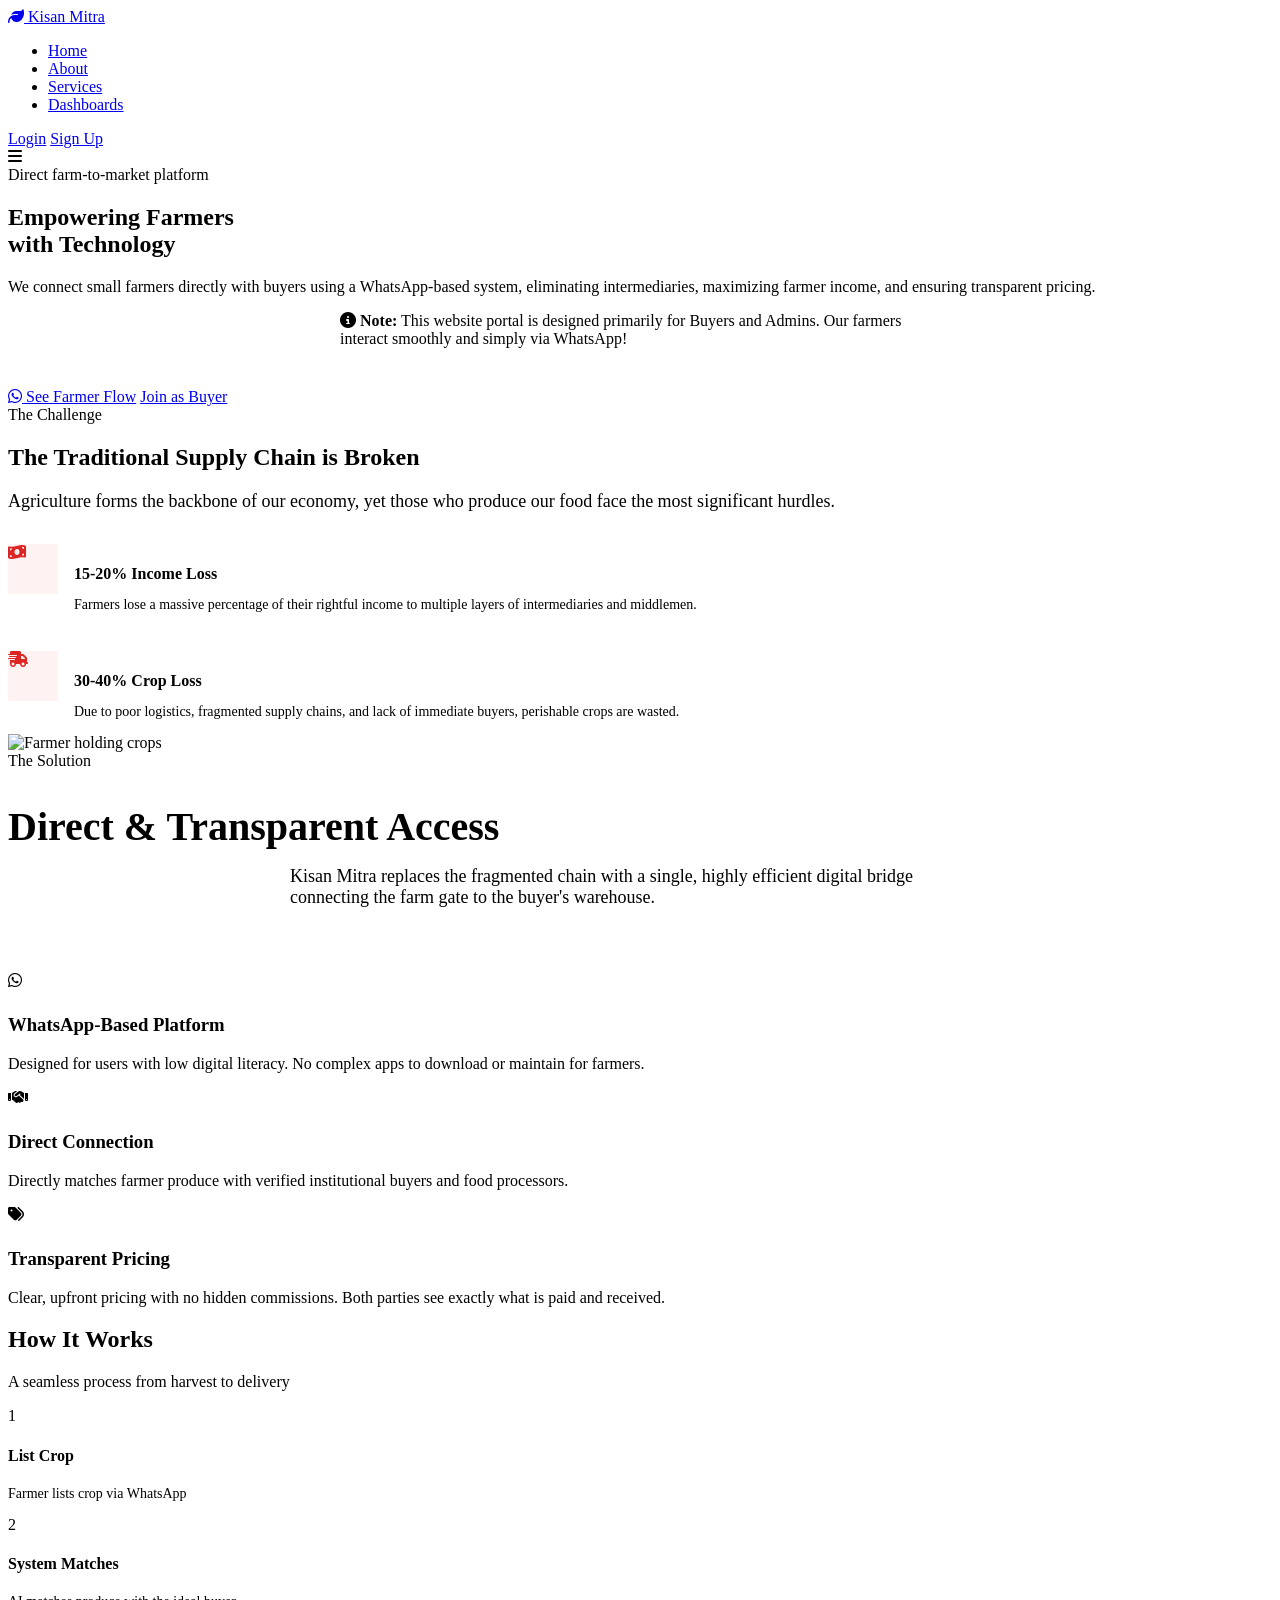
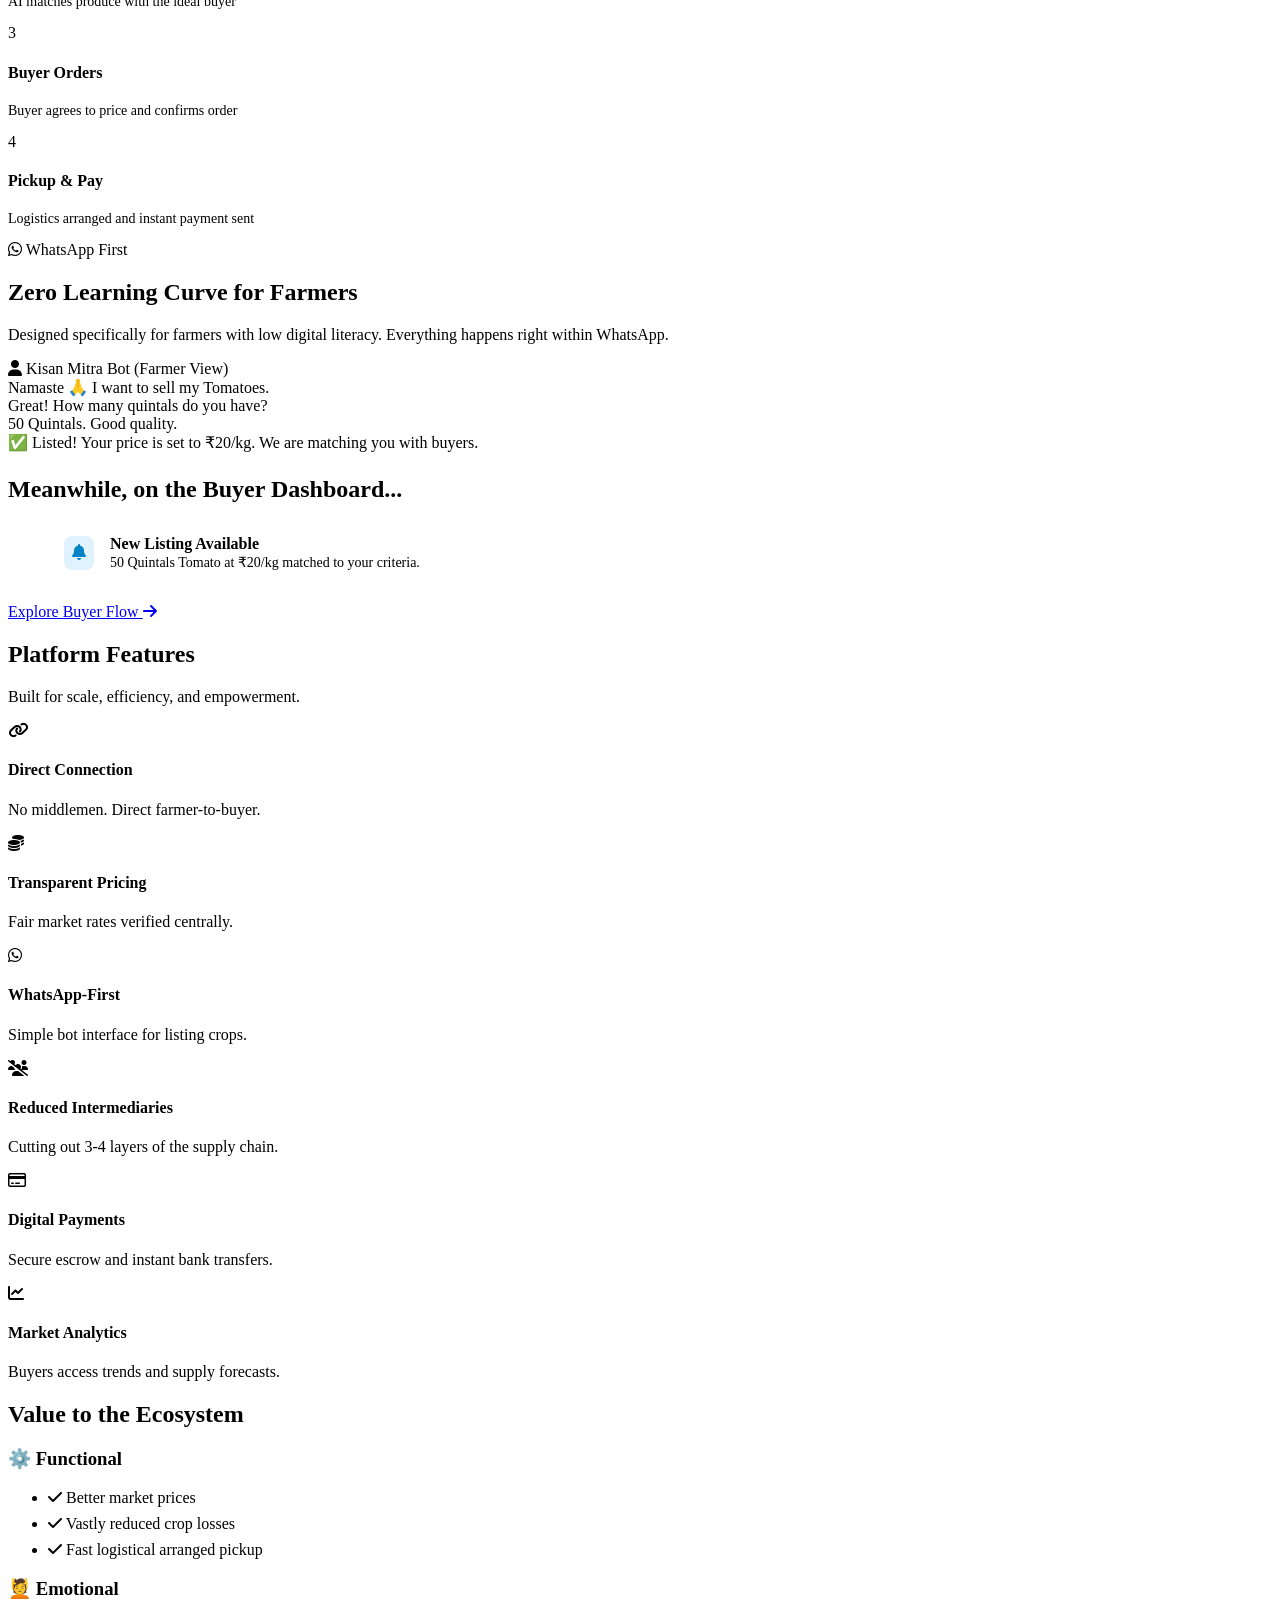
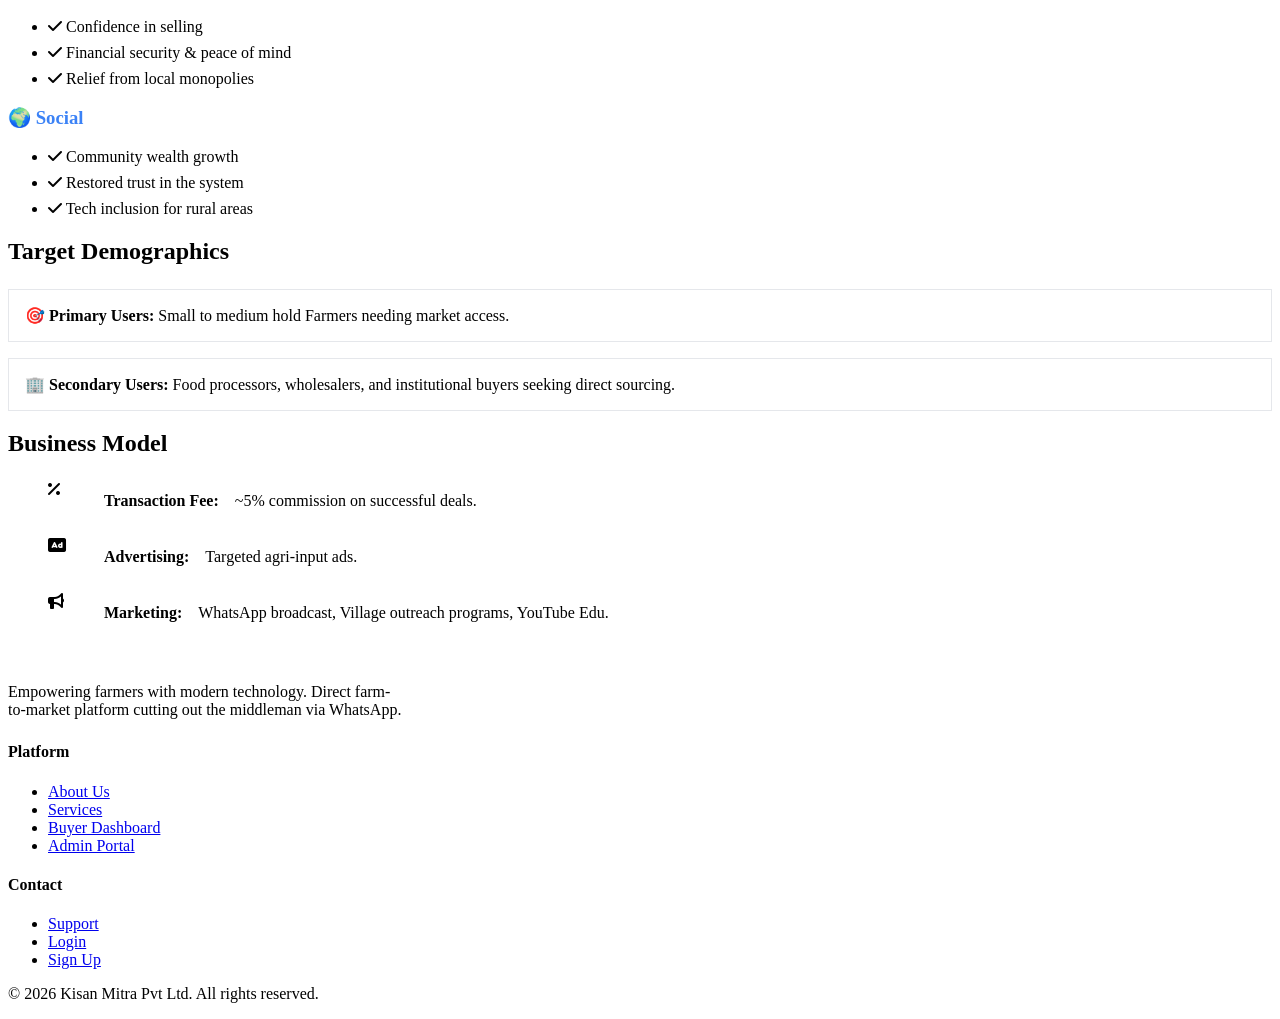
==== index.html @ e93087fe "Add files via upload" ====
<!DOCTYPE html>
<html lang="en">
<head>
    <meta charset="UTF-8">
    <meta name="viewport" content="width=device-width, initial-scale=1.0">
    <title>Kisan Mitra | Empowering Farmers with Technology</title>
    <!-- Fonts -->
    <link href="https://fonts.googleapis.com/css2?family=Inter:wght@300;400;500;600;700;800&display=swap" rel="stylesheet">
    <!-- FontAwesome -->
    <link rel="stylesheet" href="https://cdnjs.cloudflare.com/ajax/libs/font-awesome/6.4.0/css/all.min.css">
    <!-- CSS -->
    <link rel="stylesheet" href="css/style.css">
</head>
<body>

    <!-- Navbar -->
    <nav class="navbar">
        <div class="container">
            <div class="logo">
                <a href="index.html"><i class="fa-solid fa-leaf"></i> Kisan Mitra</a>
            </div>
            <ul class="nav-links">
                <li><a href="index.html" class="active">Home</a></li>
                <li><a href="about.html">About</a></li>
                <li><a href="services.html">Services</a></li>
                <li><a href="buyer-dashboard.html">Dashboards</a></li>
            </ul>
            <div class="nav-actions">
                <a href="login.html" class="btn btn-outline">Login</a>
                <a href="register.html" class="btn btn-primary">Sign Up</a>
            </div>
            <div class="hamburger">
                <i class="fa-solid fa-bars"></i>
            </div>
        </div>
    </nav>

    <!-- 1. Hero Section -->
    <section class="hero fade-up">
        <div class="container">
            <span class="badge badge-primary">Direct farm-to-market platform</span>
            <h1>Empowering Farmers <br><span>with Technology</span></h1>
            <p>We connect small farmers directly with buyers using a WhatsApp-based system, eliminating intermediaries, maximizing farmer income, and ensuring transparent pricing.</p>
            
            <div class="notice-box" style="max-width: 600px; margin: 0 auto 2.5rem; text-align: left;">
                <i class="fa-solid fa-circle-info"></i> <strong>Note:</strong> This website portal is designed primarily for Buyers and Admins. Our farmers interact smoothly and simply via WhatsApp!
            </div>

            <div class="hero-buttons">
                <a href="#whatsapp-flow" class="btn btn-whatsapp btn-large"><i class="fa-brands fa-whatsapp"></i> See Farmer Flow</a>
                <a href="register.html" class="btn btn-primary btn-large">Join as Buyer</a>
            </div>
        </div>
    </section>

    <!-- 2. Problem Section -->
    <section class="section section-light">
        <div class="container">
            <div class="grid-2">
                <div class="fade-up">
                    <span class="badge badge-secondary">The Challenge</span>
                    <h2>The Traditional Supply Chain is Broken</h2>
                    <p style="margin-bottom: 2rem; color: var(--text-muted); font-size: 1.125rem;">Agriculture forms the backbone of our economy, yet those who produce our food face the most significant hurdles.</p>
                    
                    <div style="display: flex; flex-direction: column; gap: 1.5rem;">
                        <div style="display: flex; gap: 1rem; align-items: flex-start;">
                            <div class="card-icon" style="width: 50px; height: 50px; background: #FEF2F2; color: #DC2626; margin: 0;"><i class="fa-solid fa-money-bill-wave"></i></div>
                            <div>
                                <h4 style="margin-bottom: 0.25rem;">15-20% Income Loss</h4>
                                <p style="color: var(--text-muted); font-size: 0.875rem;">Farmers lose a massive percentage of their rightful income to multiple layers of intermediaries and middlemen.</p>
                            </div>
                        </div>
                        <div style="display: flex; gap: 1rem; align-items: flex-start;">
                            <div class="card-icon" style="width: 50px; height: 50px; background: #FEF2F2; color: #DC2626; margin: 0;"><i class="fa-solid fa-truck-fast"></i></div>
                            <div>
                                <h4 style="margin-bottom: 0.25rem;">30-40% Crop Loss</h4>
                                <p style="color: var(--text-muted); font-size: 0.875rem;">Due to poor logistics, fragmented supply chains, and lack of immediate buyers, perishable crops are wasted.</p>
                            </div>
                        </div>
                    </div>
                </div>
                <div class="fade-up">
                    <img src="https://images.unsplash.com/photo-1595841696677-6489ff3f8cd1?ixlib=rb-4.0.3&auto=format&fit=crop&w=800&q=80" alt="Farmer holding crops" style="border-radius: var(--radius-lg); box-shadow: var(--shadow-lg);">
                </div>
            </div>
        </div>
    </section>

    <!-- 3. Solution Section -->
    <section class="section">
        <div class="container text-center fade-up">
            <span class="badge badge-primary">The Solution</span>
            <h2 style="font-size: 2.5rem; margin-bottom: 1rem;">Direct & Transparent Access</h2>
            <p style="color: var(--text-muted); font-size: 1.125rem; max-width: 700px; margin: 0 auto 4rem;">Kisan Mitra replaces the fragmented chain with a single, highly efficient digital bridge connecting the farm gate to the buyer's warehouse.</p>
            
            <div class="grid-3">
                <div class="card fade-up">
                    <div class="card-icon" style="margin: 0 auto 1.5rem;"><i class="fa-brands fa-whatsapp"></i></div>
                    <h3>WhatsApp-Based Platform</h3>
                    <p>Designed for users with low digital literacy. No complex apps to download or maintain for farmers.</p>
                </div>
                <div class="card fade-up">
                    <div class="card-icon" style="margin: 0 auto 1.5rem;"><i class="fa-solid fa-handshake"></i></div>
                    <h3>Direct Connection</h3>
                    <p>Directly matches farmer produce with verified institutional buyers and food processors.</p>
                </div>
                <div class="card fade-up">
                    <div class="card-icon" style="margin: 0 auto 1.5rem;"><i class="fa-solid fa-tags"></i></div>
                    <h3>Transparent Pricing</h3>
                    <p>Clear, upfront pricing with no hidden commissions. Both parties see exactly what is paid and received.</p>
                </div>
            </div>
        </div>
    </section>

    <!-- 4. How It Works Section -->
    <section class="section section-light">
        <div class="container">
            <div class="section-title fade-up">
                <h2>How It Works</h2>
                <p>A seamless process from harvest to delivery</p>
            </div>
            
            <div class="grid-4" style="position: relative;">
                <div class="flow-step fade-up">
                    <div class="flow-icon">1</div>
                    <h4>List Crop</h4>
                    <p style="font-size: 0.875rem; color: var(--text-muted);">Farmer lists crop via WhatsApp</p>
                </div>
                <div class="flow-step fade-up">
                    <div class="flow-icon">2</div>
                    <h4>System Matches</h4>
                    <p style="font-size: 0.875rem; color: var(--text-muted);">AI matches produce with the ideal buyer</p>
                </div>
                <div class="flow-step fade-up">
                    <div class="flow-icon">3</div>
                    <h4>Buyer Orders</h4>
                    <p style="font-size: 0.875rem; color: var(--text-muted);">Buyer agrees to price and confirms order</p>
                </div>
                <div class="flow-step fade-up">
                    <div class="flow-icon">4</div>
                    <h4>Pickup & Pay</h4>
                    <p style="font-size: 0.875rem; color: var(--text-muted);">Logistics arranged and instant payment sent</p>
                </div>
            </div>
        </div>
    </section>

    <!-- 5. WhatsApp Integration (Important) -->
    <section id="whatsapp-flow" class="section">
        <div class="container">
            <div class="section-title fade-up">
                <span class="badge badge-WhatsApp"><i class="fa-brands fa-whatsapp"></i> WhatsApp First</span>
                <h2>Zero Learning Curve for Farmers</h2>
                <p>Designed specifically for farmers with low digital literacy. Everything happens right within WhatsApp.</p>
            </div>

            <div class="grid-2">
                <!-- Farmer View -->
                <div class="whatsapp-terminal fade-up">
                    <div class="whatsapp-header">
                        <i class="fa-solid fa-user"></i> Kisan Mitra Bot (Farmer View)
                    </div>
                    <div class="whatsapp-body">
                        <div class="msg msg-out">Namaste 🙏 I want to sell my Tomatoes.</div>
                        <div class="msg msg-in">Great! How many quintals do you have?</div>
                        <div class="msg msg-out">50 Quintals. Good quality.</div>
                        <div class="msg msg-in">✅ Listed! Your price is set to ₹20/kg. We are matching you with buyers.</div>
                    </div>
                </div>

                <!-- Buyer View Summary -->
                <div class="fade-up">
                    <h3 style="font-size: 1.5rem; margin-bottom: 1rem;">Meanwhile, on the Buyer Dashboard...</h3>
                    <ul style="display: flex; flex-direction: column; gap: 1rem;">
                        <li style="display: flex; gap: 1rem; align-items: center; background: white; padding: 1rem; border-radius: var(--radius-md); box-shadow: var(--shadow-sm);">
                            <div style="background: #E0F2FE; color: #0284C7; padding: 0.5rem; border-radius: 0.5rem;"><i class="fa-solid fa-bell"></i></div>
                            <div>
                                <strong style="display: block;">New Listing Available</strong>
                                <span style="font-size: 0.875rem; color: var(--text-muted);">50 Quintals Tomato at ₹20/kg matched to your criteria.</span>
                            </div>
                        </li>
                    </ul>
                    <a href="buyer-dashboard.html" class="btn btn-outline" style="margin-top: 1.5rem;">Explore Buyer Flow <i class="fa-solid fa-arrow-right"></i></a>
                </div>
            </div>
        </div>
    </section>

    <!-- 6. Key Features -->
    <section class="section section-light">
        <div class="container">
            <div class="section-title fade-up">
                <h2>Platform Features</h2>
                <p>Built for scale, efficiency, and empowerment.</p>
            </div>
            
            <div class="grid-3">
                <div class="card fade-up"><i class="fa-solid fa-link card-icon"></i><h4>Direct Connection</h4><p class="text-muted">No middlemen. Direct farmer-to-buyer.</p></div>
                <div class="card fade-up"><i class="fa-solid fa-coins card-icon"></i><h4>Transparent Pricing</h4><p class="text-muted">Fair market rates verified centrally.</p></div>
                <div class="card fade-up"><i class="fa-brands fa-whatsapp card-icon"></i><h4>WhatsApp-First</h4><p class="text-muted">Simple bot interface for listing crops.</p></div>
                <div class="card fade-up"><i class="fa-solid fa-users-slash card-icon"></i><h4>Reduced Intermediaries</h4><p class="text-muted">Cutting out 3-4 layers of the supply chain.</p></div>
                <div class="card fade-up"><i class="fa-regular fa-credit-card card-icon"></i><h4>Digital Payments</h4><p class="text-muted">Secure escrow and instant bank transfers.</p></div>
                <div class="card fade-up"><i class="fa-solid fa-chart-line card-icon"></i><h4>Market Analytics</h4><p class="text-muted">Buyers access trends and supply forecasts.</p></div>
            </div>
        </div>
    </section>

    <!-- 7. Benefits Section -->
    <section class="section">
        <div class="container">
            <div class="section-title fade-up">
                <h2>Value to the Ecosystem</h2>
            </div>
            
            <div class="grid-3">
                <!-- Functional -->
                <div class="card fade-up">
                    <h3 style="color: var(--primary);">⚙️ Functional</h3>
                    <ul style="margin-top: 1rem; display: flex; flex-direction: column; gap: 0.5rem; color: var(--text-muted);">
                        <li><i class="fa-solid fa-check text-primary"></i> Better market prices</li>
                        <li><i class="fa-solid fa-check text-primary"></i> Vastly reduced crop losses</li>
                        <li><i class="fa-solid fa-check text-primary"></i> Fast logistical arranged pickup</li>
                    </ul>
                </div>
                <!-- Emotional -->
                <div class="card fade-up">
                    <h3 style="color: var(--accent);">💆 Emotional</h3>
                    <ul style="margin-top: 1rem; display: flex; flex-direction: column; gap: 0.5rem; color: var(--text-muted);">
                        <li><i class="fa-solid fa-check text-primary"></i> Confidence in selling</li>
                        <li><i class="fa-solid fa-check text-primary"></i> Financial security & peace of mind</li>
                        <li><i class="fa-solid fa-check text-primary"></i> Relief from local monopolies</li>
                    </ul>
                </div>
                <!-- Social -->
                <div class="card fade-up">
                    <h3 style="color: #3B82F6;">🌍 Social</h3>
                    <ul style="margin-top: 1rem; display: flex; flex-direction: column; gap: 0.5rem; color: var(--text-muted);">
                        <li><i class="fa-solid fa-check text-primary"></i> Community wealth growth</li>
                        <li><i class="fa-solid fa-check text-primary"></i> Restored trust in the system</li>
                        <li><i class="fa-solid fa-check text-primary"></i> Tech inclusion for rural areas</li>
                    </ul>
                </div>
            </div>
        </div>
    </section>

    <!-- 8. Targets & Business (Revenue + Marketing + Target) -->
    <section class="section section-light">
        <div class="container">
            <div class="grid-2">
                <!-- Data config -->
                <div class="fade-up">
                    <h2>Target Demographics</h2>
                    <div style="margin-top: 1.5rem; display: flex; flex-direction: column; gap: 1rem;">
                        <div style="padding: 1rem; border: 1px solid #E5E7EB; border-radius: var(--radius-md);">
                            <strong>🎯 Primary Users:</strong> Small to medium hold Farmers needing market access.
                        </div>
                        <div style="padding: 1rem; border: 1px solid #E5E7EB; border-radius: var(--radius-md);">
                            <strong>🏢 Secondary Users:</strong> Food processors, wholesalers, and institutional buyers seeking direct sourcing.
                        </div>
                    </div>
                </div>
                
                <div class="fade-up">
                    <h2>Business Model</h2>
                    <ul style="margin-top: 1.5rem; display: flex; flex-direction: column; gap: 1rem;">
                        <li style="display: flex; gap: 1rem; align-items: center;"><div class="card-icon" style="margin:0; width:40px;height:40px;font-size:1rem;"><i class="fa-solid fa-percent"></i></div> <strong>Transaction Fee:</strong> ~5% commission on successful deals.</li>
                        <li style="display: flex; gap: 1rem; align-items: center;"><div class="card-icon" style="margin:0; width:40px;height:40px;font-size:1rem;"><i class="fa-solid fa-rectangle-ad"></i></div> <strong>Advertising:</strong> Targeted agri-input ads.</li>
                        <li style="display: flex; gap: 1rem; align-items: center;"><div class="card-icon" style="margin:0; width:40px;height:40px;font-size:1rem;"><i class="fa-solid fa-bullhorn"></i></div> <strong>Marketing:</strong> WhatsApp broadcast, Village outreach programs, YouTube Edu.</li>
                    </ul>
                </div>
            </div>
        </div>
    </section>


    <!-- Footer -->
    <footer>
        <div class="container">
            <div class="grid-4 footer-grid">
                <div class="footer-col" style="grid-column: span 2;">
                    <div class="logo" style="margin-bottom: 1rem;"><a href="index.html" style="color: white;"><i class="fa-solid fa-leaf text-primary"></i> Kisan Mitra</a></div>
                    <p style="color: var(--text-light); max-width: 400px; margin-bottom: 1.5rem;">Empowering farmers with modern technology. Direct farm-to-market platform cutting out the middleman via WhatsApp.</p>
                </div>
                <div class="footer-col">
                    <h4 class="footer-title">Platform</h4>
                    <ul>
                        <li><a href="about.html">About Us</a></li>
                        <li><a href="services.html">Services</a></li>
                        <li><a href="buyer-dashboard.html">Buyer Dashboard</a></li>
                        <li><a href="admin-dashboard.html">Admin Portal</a></li>
                    </ul>
                </div>
                <div class="footer-col">
                    <h4 class="footer-title">Contact</h4>
                    <ul>
                        <li><a href="contact.html">Support</a></li>
                        <li><a href="login.html">Login</a></li>
                        <li><a href="register.html">Sign Up</a></li>
                    </ul>
                </div>
            </div>
            <div class="footer-bottom">
                <p>&copy; 2026 Kisan Mitra Pvt Ltd. All rights reserved.</p>
            </div>
        </div>
    </footer>

    <!-- Script -->
    <script src="js/script.js"></script>
</body>
</html>
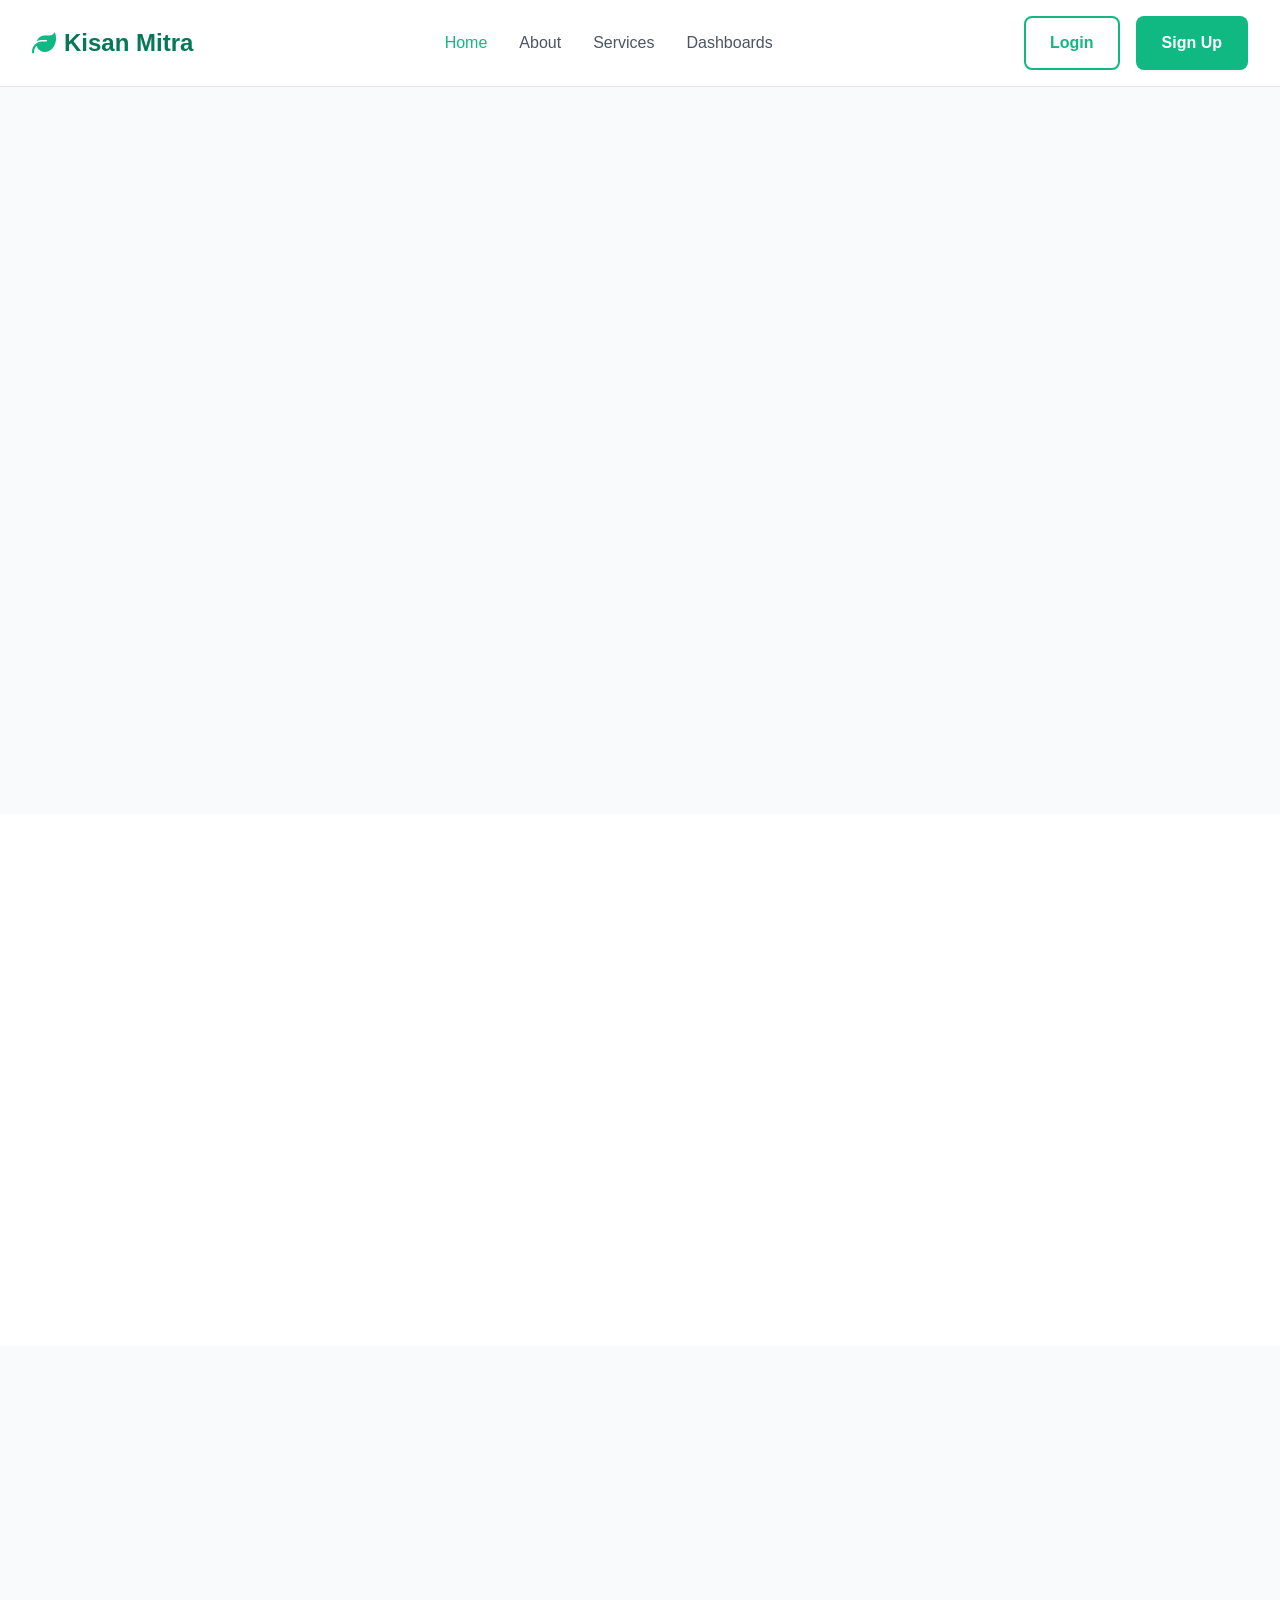
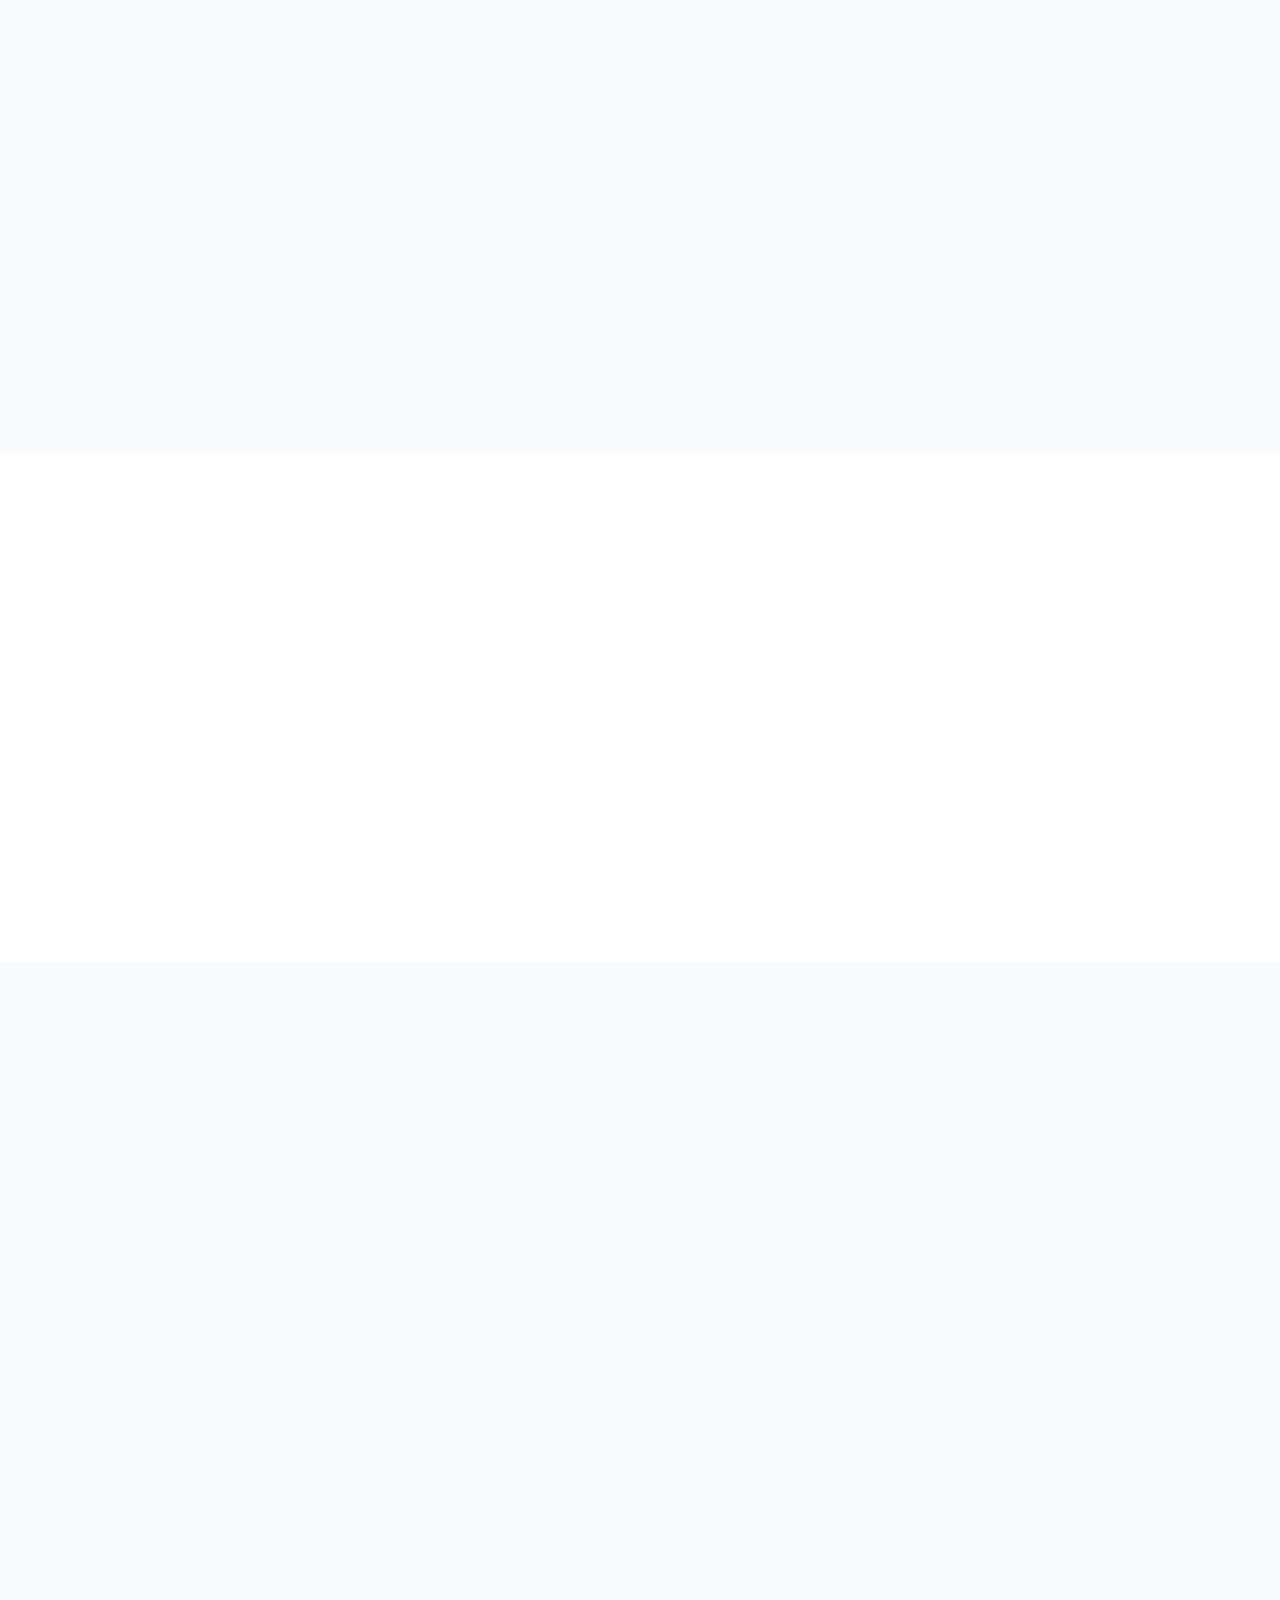
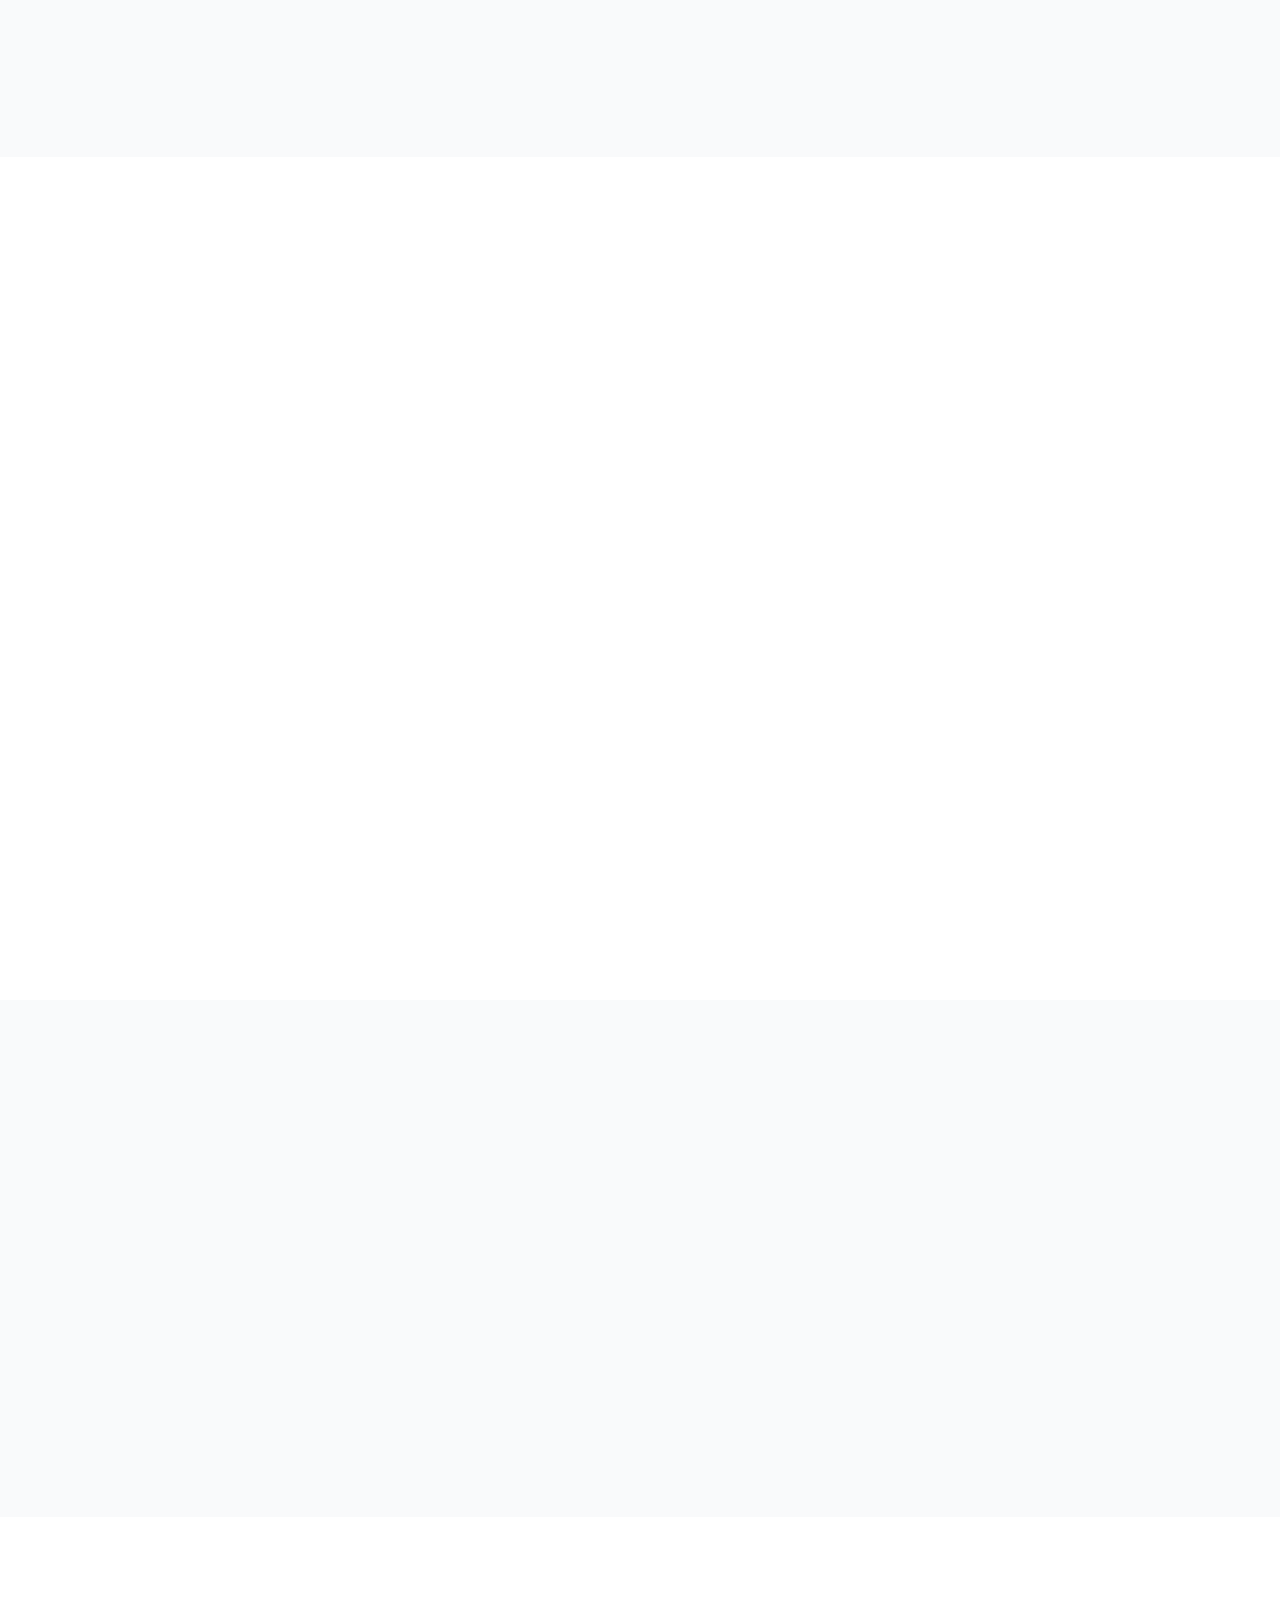
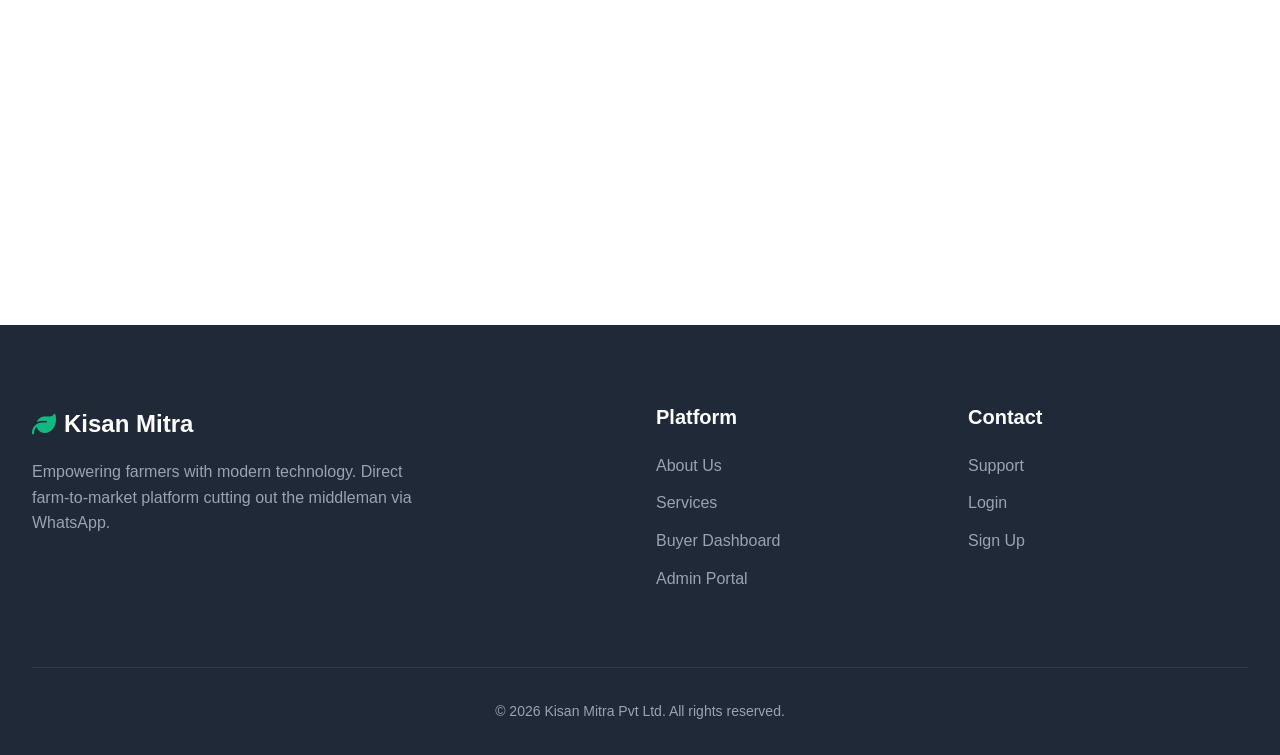
==== commit 4ff6d8f2: "Update index.html" ====
--- a/index.html
+++ b/index.html
@@ -9,7 +9,7 @@
     <!-- FontAwesome -->
     <link rel="stylesheet" href="https://cdnjs.cloudflare.com/ajax/libs/font-awesome/6.4.0/css/all.min.css">
     <!-- CSS -->
-    <link rel="stylesheet" href="css/style.css">
+    <link rel="stylesheet" href="style.css">
 </head>
 <body>
 
--- a/style.css
+++ b/style.css
@@ -0,0 +1,182 @@
+@import url('https://fonts.googleapis.com/css2?family=Inter:wght@300;400;500;600;700;800&display=swap');
+
+:root {
+    --primary: #10B981; /* Emerald green - modern SaaS typical */
+    --primary-dark: #047857;
+    --primary-light: #D1FAE5;
+    --secondary: #1F2937; /* Dark grayish blue */
+    --accent: #F59E0B; /* Warning/action orange */
+    --whatsapp: #25D366; /* WhatsApp green */
+    
+    --text-dark: #111827;
+    --text-muted: #4B5563;
+    --text-light: #9CA3AF;
+    
+    --bg-main: #F9FAFB;
+    --bg-white: #FFFFFF;
+    
+    --shadow-sm: 0 1px 2px 0 rgba(0, 0, 0, 0.05);
+    --shadow-md: 0 4px 6px -1px rgba(0, 0, 0, 0.1), 0 2px 4px -1px rgba(0, 0, 0, 0.06);
+    --shadow-lg: 0 10px 15px -3px rgba(0, 0, 0, 0.1), 0 4px 6px -2px rgba(0, 0, 0, 0.05);
+    
+    --radius-md: 0.5rem;
+    --radius-lg: 1rem;
+    --radius-xl: 1.5rem;
+    
+    --transition: all 0.3s cubic-bezier(0.4, 0, 0.2, 1);
+}
+
+* { margin: 0; padding: 0; box-sizing: border-box; }
+body { font-family: 'Inter', sans-serif; color: var(--text-dark); background-color: var(--bg-main); line-height: 1.6; font-size: 16px; overflow-x: hidden; }
+h1, h2, h3, h4, h5, h6 { color: var(--secondary); font-weight: 700; line-height: 1.2; margin-bottom: 1rem; }
+a { text-decoration: none; color: inherit; transition: var(--transition); }
+img { max-width: 100%; height: auto; display: block; }
+ul { list-style: none; }
+
+.container { max-width: 1280px; margin: 0 auto; padding: 0 2rem; }
+.text-center { text-align: center; }
+
+/* Buttons */
+.btn { display: inline-flex; align-items: center; justify-content: center; gap: 0.5rem; padding: 0.75rem 1.5rem; border-radius: var(--radius-md); font-weight: 600; cursor: pointer; transition: var(--transition); border: 2px solid transparent; }
+.btn-primary { background-color: var(--primary); color: var(--bg-white); box-shadow: var(--shadow-sm); }
+.btn-primary:hover { background-color: var(--primary-dark); box-shadow: var(--shadow-md); transform: translateY(-1px); }
+.btn-outline { background-color: transparent; border-color: var(--primary); color: var(--primary); }
+.btn-outline:hover { background-color: var(--primary-light); }
+.btn-whatsapp { background-color: var(--whatsapp); color: var(--bg-white); }
+.btn-whatsapp:hover { background-color: #1DA851; transform: translateY(-1px); box-shadow: var(--shadow-sm); }
+.btn-large { padding: 1rem 2rem; font-size: 1.125rem; }
+
+/* Navigation */
+.navbar { background: rgba(255, 255, 255, 0.95); backdrop-filter: blur(10px); position: sticky; top: 0; z-index: 1000; border-bottom: 1px solid #E5E7EB; padding: 1rem 0; transition: var(--transition); }
+.navbar .container { display: flex; justify-content: space-between; align-items: center; }
+.logo a { font-size: 1.5rem; font-weight: 800; color: var(--primary-dark); display: flex; align-items: center; gap: 0.5rem; }
+.logo i { color: var(--primary); }
+.nav-links { display: flex; gap: 2rem; }
+.nav-links a { font-weight: 500; color: var(--text-muted); }
+.nav-links a:hover, .nav-links a.active { color: var(--primary); }
+.nav-actions { display: flex; gap: 1rem; align-items: center; }
+.hamburger { display: none; font-size: 1.5rem; cursor: pointer; color: var(--secondary); }
+
+/* Layout Elements */
+.section { padding: 6rem 0; }
+.section-light { background-color: var(--bg-white); }
+.section-title { text-align: center; margin-bottom: 4rem; }
+.section-title h2 { font-size: 2.5rem; margin-bottom: 1rem; }
+.section-title p { color: var(--text-muted); font-size: 1.125rem; max-width: 600px; margin: 0 auto; }
+
+/* Grid Utilities */
+.grid-2 { display: grid; grid-template-columns: repeat(2, 1fr); gap: 4rem; align-items: center; }
+.grid-3 { display: grid; grid-template-columns: repeat(3, 1fr); gap: 2.5rem; }
+.grid-4 { display: grid; grid-template-columns: repeat(4, 1fr); gap: 2rem; }
+
+/* Badges & Tags */
+.badge { display: inline-block; padding: 0.25rem 0.75rem; border-radius: 999px; font-size: 0.875rem; font-weight: 600; margin-bottom: 1rem; }
+.badge-primary { background-color: var(--primary-light); color: var(--primary-dark); }
+.badge-secondary { background-color: #FEF3C7; color: #92400E; }
+.badge-WhatsApp { background-color: #DCF8C6; color: #128C7E; }
+
+/* Hero Section */
+.hero { padding: 8rem 0 6rem; background: linear-gradient(180deg, var(--primary-light) 0%, rgba(255,255,255,0) 100%); text-align: center; }
+.hero h1 { font-size: 4rem; font-weight: 800; color: var(--secondary); margin-bottom: 1.5rem; letter-spacing: -0.025em; line-height: 1.1; }
+.hero h1 span { color: var(--primary); }
+.hero p { font-size: 1.25rem; color: var(--text-muted); max-width: 800px; margin: 0 auto 2.5rem; }
+.hero-buttons { display: flex; justify-content: center; gap: 1.5rem; }
+
+/* Specialized Containers */
+.flow-container { background: var(--bg-white); border-radius: var(--radius-lg); padding: 3rem; box-shadow: var(--shadow-lg); border: 1px solid #E5E7EB; }
+.flow-step { display: flex; flex-direction: column; align-items: center; text-align: center; position: relative; }
+.flow-icon { width: 80px; height: 80px; background: var(--primary-light); color: var(--primary-dark); border-radius: 50%; display: flex; align-items: center; justify-content: center; font-size: 2rem; margin-bottom: 1.5rem; font-weight: 800; border: 4px solid var(--bg-white); box-shadow: var(--shadow-sm); z-index: 2; }
+.flow-step-line { position: absolute; top: 40px; left: 50%; width: 100%; height: 2px; background: #E5E7EB; z-index: 1; }
+.flow-step:last-child .flow-step-line { display: none; }
+
+/* WhatsApp Integration Flow */
+.whatsapp-terminal { background: #E5E5E5; border-radius: var(--radius-lg); overflow: hidden; box-shadow: var(--shadow-lg); font-family: -apple-system, BlinkMacSystemFont, "Segoe UI", Roboto, Helvetica, Arial, sans-serif; }
+.whatsapp-header { background: #075E54; padding: 1rem; color: white; display: flex; align-items: center; gap: 1rem; font-weight: 600; }
+.whatsapp-body { background: #E5DDD5; padding: 1.5rem; min-height: 300px; display: flex; flex-direction: column; gap: 1rem; }
+.msg { padding: 0.75rem 1rem; border-radius: 0.5rem; max-width: 80%; font-size: 0.95rem; }
+.msg-in { background: white; align-self: flex-start; border-top-left-radius: 0; }
+.msg-out { background: #DCF8C6; align-self: flex-end; border-top-right-radius: 0; }
+
+/* Cards */
+.card { background: var(--bg-white); border-radius: var(--radius-lg); padding: 2.5rem 2rem; box-shadow: var(--shadow-md); transition: var(--transition); border: 1px solid #F3F4F6; }
+.card:hover { transform: translateY(-5px); box-shadow: var(--shadow-lg); border-color: var(--primary-light); }
+.card-icon { width: 60px; height: 60px; background: var(--primary-light); color: var(--primary-dark); border-radius: 1rem; display: flex; align-items: center; justify-content: center; font-size: 1.5rem; margin-bottom: 1.5rem; }
+
+/* Dashboard UI Layout */
+.dashboard-layout { display: flex; min-height: 100vh; background: var(--bg-main); flex-direction: row; }
+.sidebar { width: 280px; background: var(--bg-white); border-right: 1px solid #E5E7EB; position: fixed; height: 100vh; padding: 2rem 1.5rem; overflow-y: auto; }
+.sidebar-logo { padding-bottom: 2rem; border-bottom: 1px solid #E5E7EB; margin-bottom: 2rem; }
+.sidebar-menu li { margin-bottom: 0.5rem; }
+.sidebar-menu a { display: flex; align-items: center; gap: 1rem; padding: 0.75rem 1rem; border-radius: var(--radius-md); color: var(--text-muted); font-weight: 500; }
+.sidebar-menu a:hover, .sidebar-menu a.active { background: var(--primary-light); color: var(--primary-dark); }
+.main-content { margin-left: 280px; flex: 1; padding: 2rem 3rem; }
+.dashboard-header { display: flex; justify-content: space-between; align-items: center; margin-bottom: 2rem; background: var(--bg-white); padding: 1.5rem 2rem; border-radius: var(--radius-lg); box-shadow: var(--shadow-sm); }
+.stat-cards { display: grid; grid-template-columns: repeat(4, 1fr); gap: 1.5rem; margin-bottom: 2rem; }
+.stat-card { background: var(--bg-white); padding: 1.5rem; border-radius: var(--radius-lg); box-shadow: var(--shadow-sm); border: 1px solid #F3F4F6; }
+.stat-title { color: var(--text-muted); font-size: 0.875rem; margin-bottom: 0.5rem; font-weight: 600; text-transform: uppercase; letter-spacing: 0.05em; }
+.stat-value { font-size: 2rem; font-weight: 700; color: var(--secondary); margin-bottom: 0.5rem; }
+.stat-change { font-size: 0.875rem; color: var(--primary); display: flex; align-items: center; gap: 0.25rem; font-weight: 500; }
+
+.table-container { background: var(--bg-white); border-radius: var(--radius-lg); box-shadow: var(--shadow-sm); overflow: hidden; border: 1px solid #E5E7EB; margin-bottom: 2rem; }
+.table-header { padding: 1.5rem; border-bottom: 1px solid #E5E7EB; display: flex; justify-content: space-between; align-items: center; }
+table { width: 100%; border-collapse: collapse; }
+th, td { padding: 1.25rem 1.5rem; text-align: left; border-bottom: 1px solid #E5E7EB; }
+th { background: #F9FAFB; font-weight: 600; color: var(--text-muted); text-transform: uppercase; font-size: 0.75rem; letter-spacing: 0.05em; }
+tr:hover td { background: #F9FAFB; }
+.status-pill { padding: 0.25rem 0.75rem; border-radius: 999px; font-size: 0.875rem; font-weight: 500; }
+.status-success { background: #D1FAE5; color: #065F46; }
+.status-pending { background: #FEF3C7; color: #92400E; }
+
+/* Filter Bar */
+.filter-bar { display: flex; gap: 1rem; padding: 1rem 1.5rem; background: var(--bg-white); border-bottom: 1px solid #E5E7EB; }
+.filter-input { padding: 0.5rem 1rem; border: 1px solid #D1D5DB; border-radius: var(--radius-md); font-family: inherit; }
+
+/* Footer */
+footer { background: var(--secondary); color: white; padding: 5rem 0 2rem; }
+.footer-grid { margin-bottom: 4rem; }
+.footer-title { color: white; font-weight: 700; margin-bottom: 1.5rem; font-size: 1.25rem; }
+.footer-col ul li { margin-bottom: 0.75rem; }
+.footer-col ul li a { color: var(--text-light); }
+.footer-col ul li a:hover { color: white; }
+.footer-bottom { border-top: 1px solid rgba(255,255,255,0.1); padding-top: 2rem; text-align: center; color: var(--text-light); font-size: 0.875rem; }
+
+/* Forms */
+.form-container { background: var(--bg-white); padding: 3rem; border-radius: var(--radius-lg); box-shadow: var(--shadow-lg); width: 100%; max-width: 480px; margin: 0 auto; border: 1px solid #F3F4F6; }
+.form-group { margin-bottom: 1.5rem; }
+.form-group label { display: block; margin-bottom: 0.5rem; font-weight: 500; color: var(--secondary); }
+.form-group input, .form-group textarea { width: 100%; padding: 0.875rem; border: 1px solid #D1D5DB; border-radius: var(--radius-md); font-family: inherit; transition: var(--transition); background: #F9FAFB; }
+.form-group input:focus, .form-group textarea:focus { outline: none; border-color: var(--primary); box-shadow: 0 0 0 3px var(--primary-light); background: white; }
+
+/* Notice Box */
+.notice-box { background: var(--primary-light); border-left: 4px solid var(--primary); padding: 1rem 1.5rem; border-radius: 0 var(--radius-md) var(--radius-md) 0; margin: 2rem 0; font-weight: 500; color: var(--primary-dark); }
+
+/* Animations */
+.fade-up { opacity: 0; transform: translateY(30px); transition: opacity 0.8s cubic-bezier(0.4, 0, 0.2, 1), transform 0.8s cubic-bezier(0.4, 0, 0.2, 1); }
+.fade-up.visible { opacity: 1; transform: translateY(0); }
+
+/* Mobile Menu Class */
+.nav-active { display: flex !important; flex-direction: column; position: absolute; top: 100%; left: 0; width: 100%; background: var(--bg-white); padding: 2rem; box-shadow: var(--shadow-md); border-top: 1px solid #E5E7EB; }
+
+/* Responsiveness */
+@media (max-width: 1024px) {
+    .grid-4 { grid-template-columns: repeat(2, 1fr); }
+    .grid-3 { grid-template-columns: repeat(2, 1fr); }
+    .hero h1 { font-size: 3rem; }
+    .stat-cards { grid-template-columns: repeat(2, 1fr); }
+}
+
+@media (max-width: 768px) {
+    .grid-2, .grid-3, .grid-4 { grid-template-columns: 1fr; }
+    .navbar .nav-links, .navbar .nav-actions { display: none; }
+    .hamburger { display: block; }
+    .hero { padding: 6rem 0 4rem; }
+    .hero h1 { font-size: 2.5rem; }
+    .flow-step-line { display: none; }
+    .flow-step { margin-bottom: 2rem; }
+    
+    /* Dashboard logic */
+    .dashboard-layout { flex-direction: column; }
+    .sidebar { width: 100%; height: auto; position: relative; border-right: none; border-bottom: 1px solid #E5E7EB; padding: 1rem; }
+    .main-content { margin-left: 0; padding: 1rem; }
+    .stat-cards { grid-template-columns: 1fr; }
+}
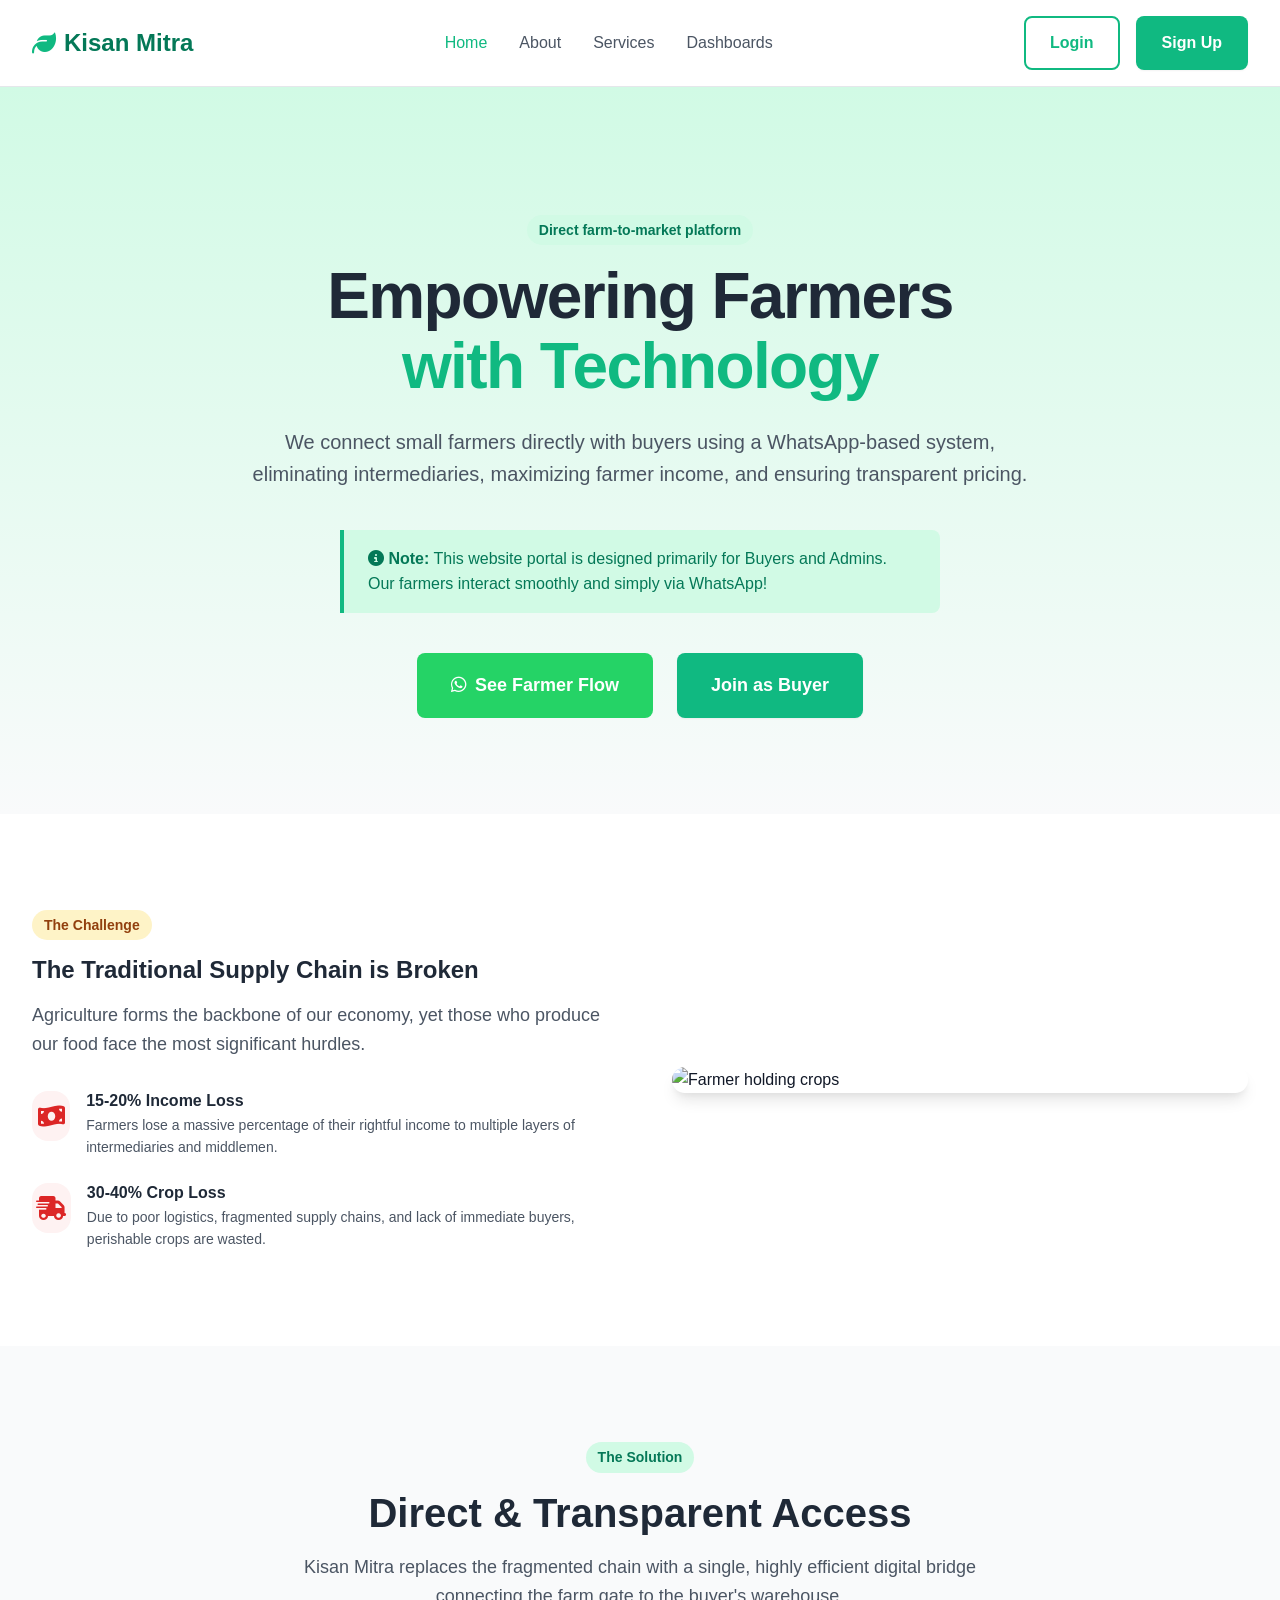
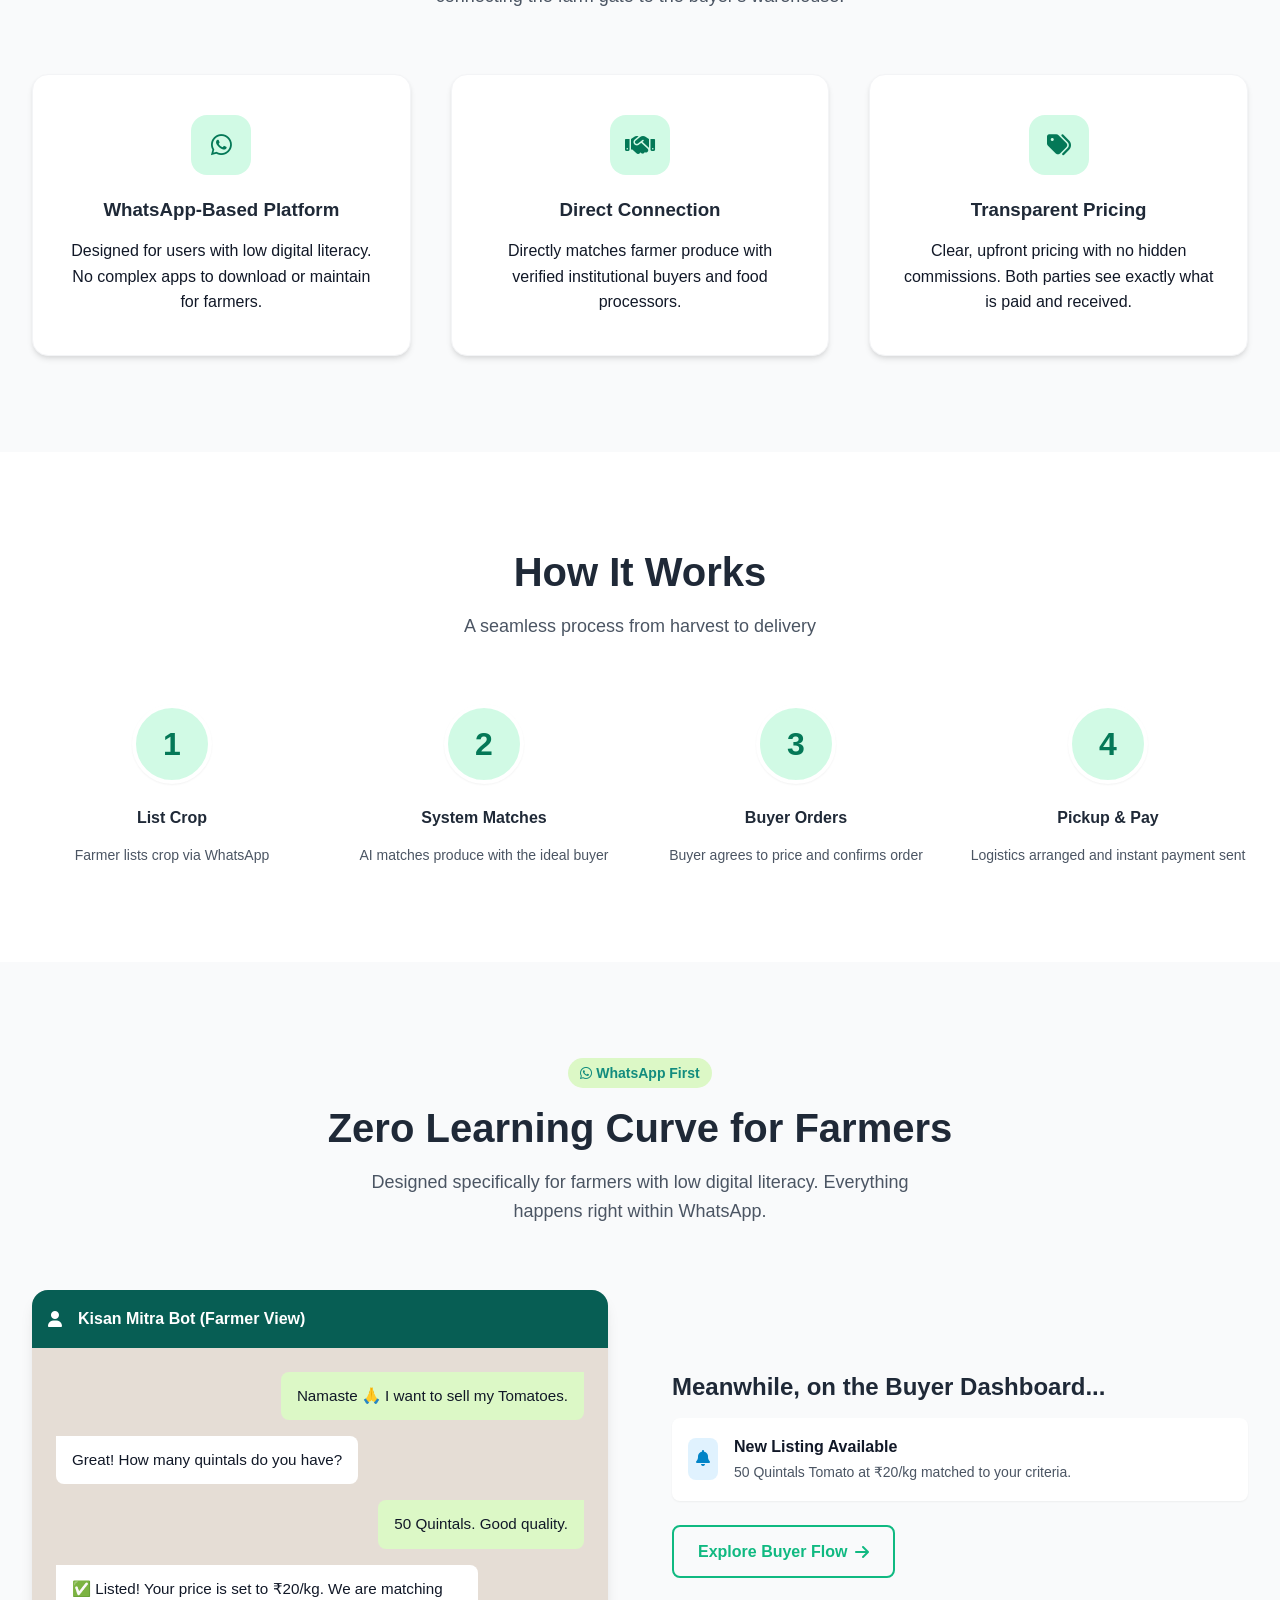
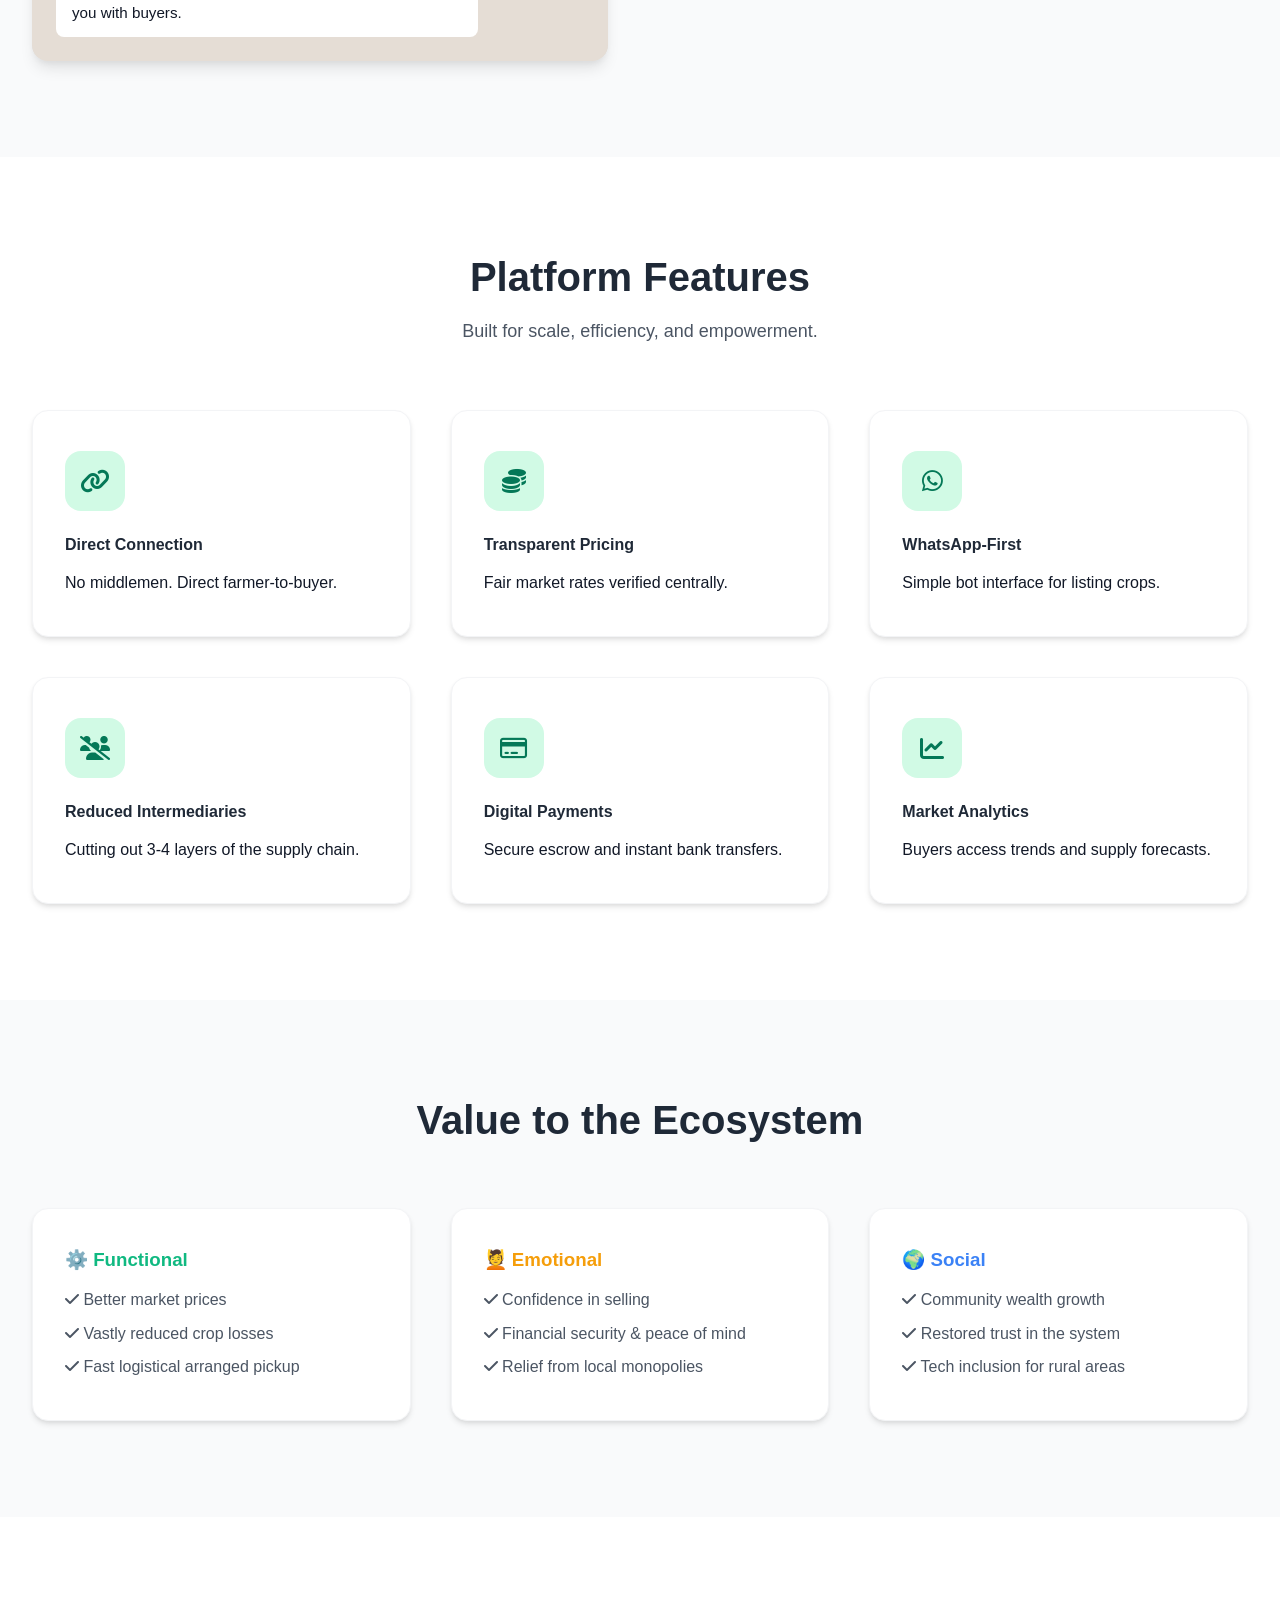
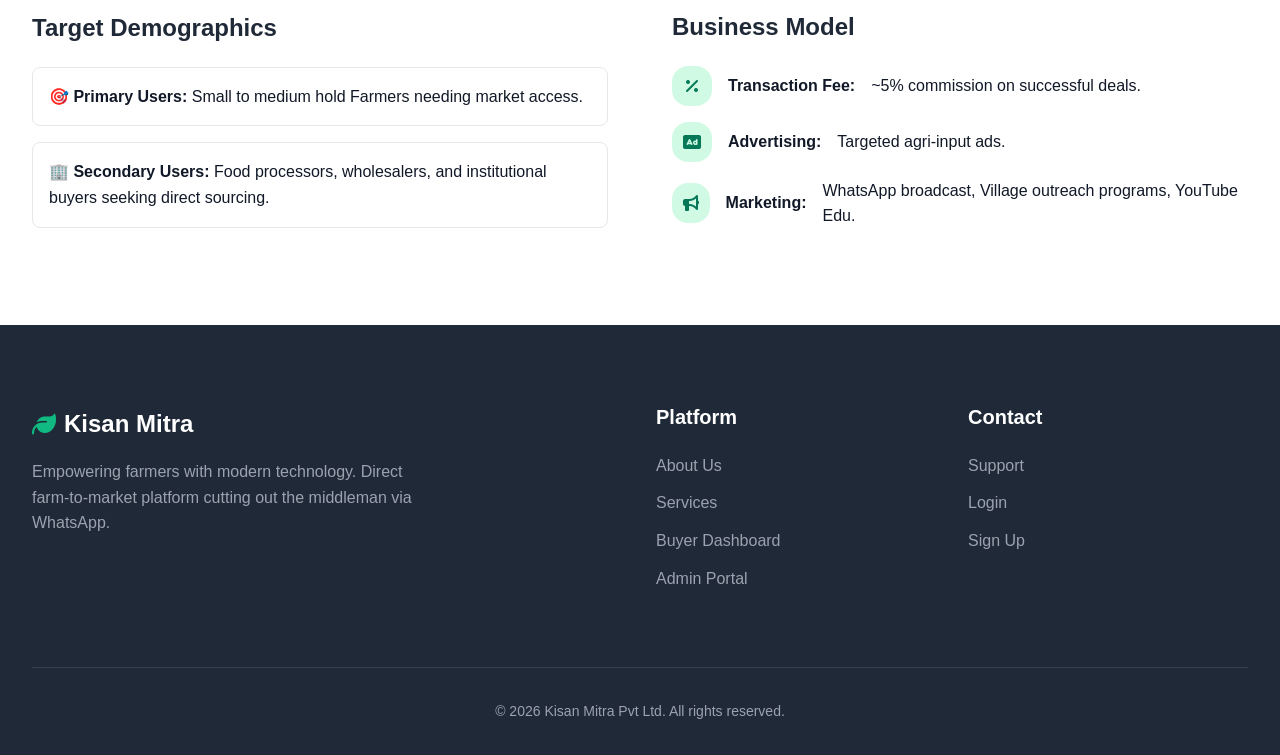
==== commit e5caa67d: "Update index.html" ====
--- a/index.html
+++ b/index.html
@@ -308,6 +308,6 @@
     </footer>
 
     <!-- Script -->
-    <script src="js/script.js"></script>
+    <script src="script.js"></script>
 </body>
 </html>
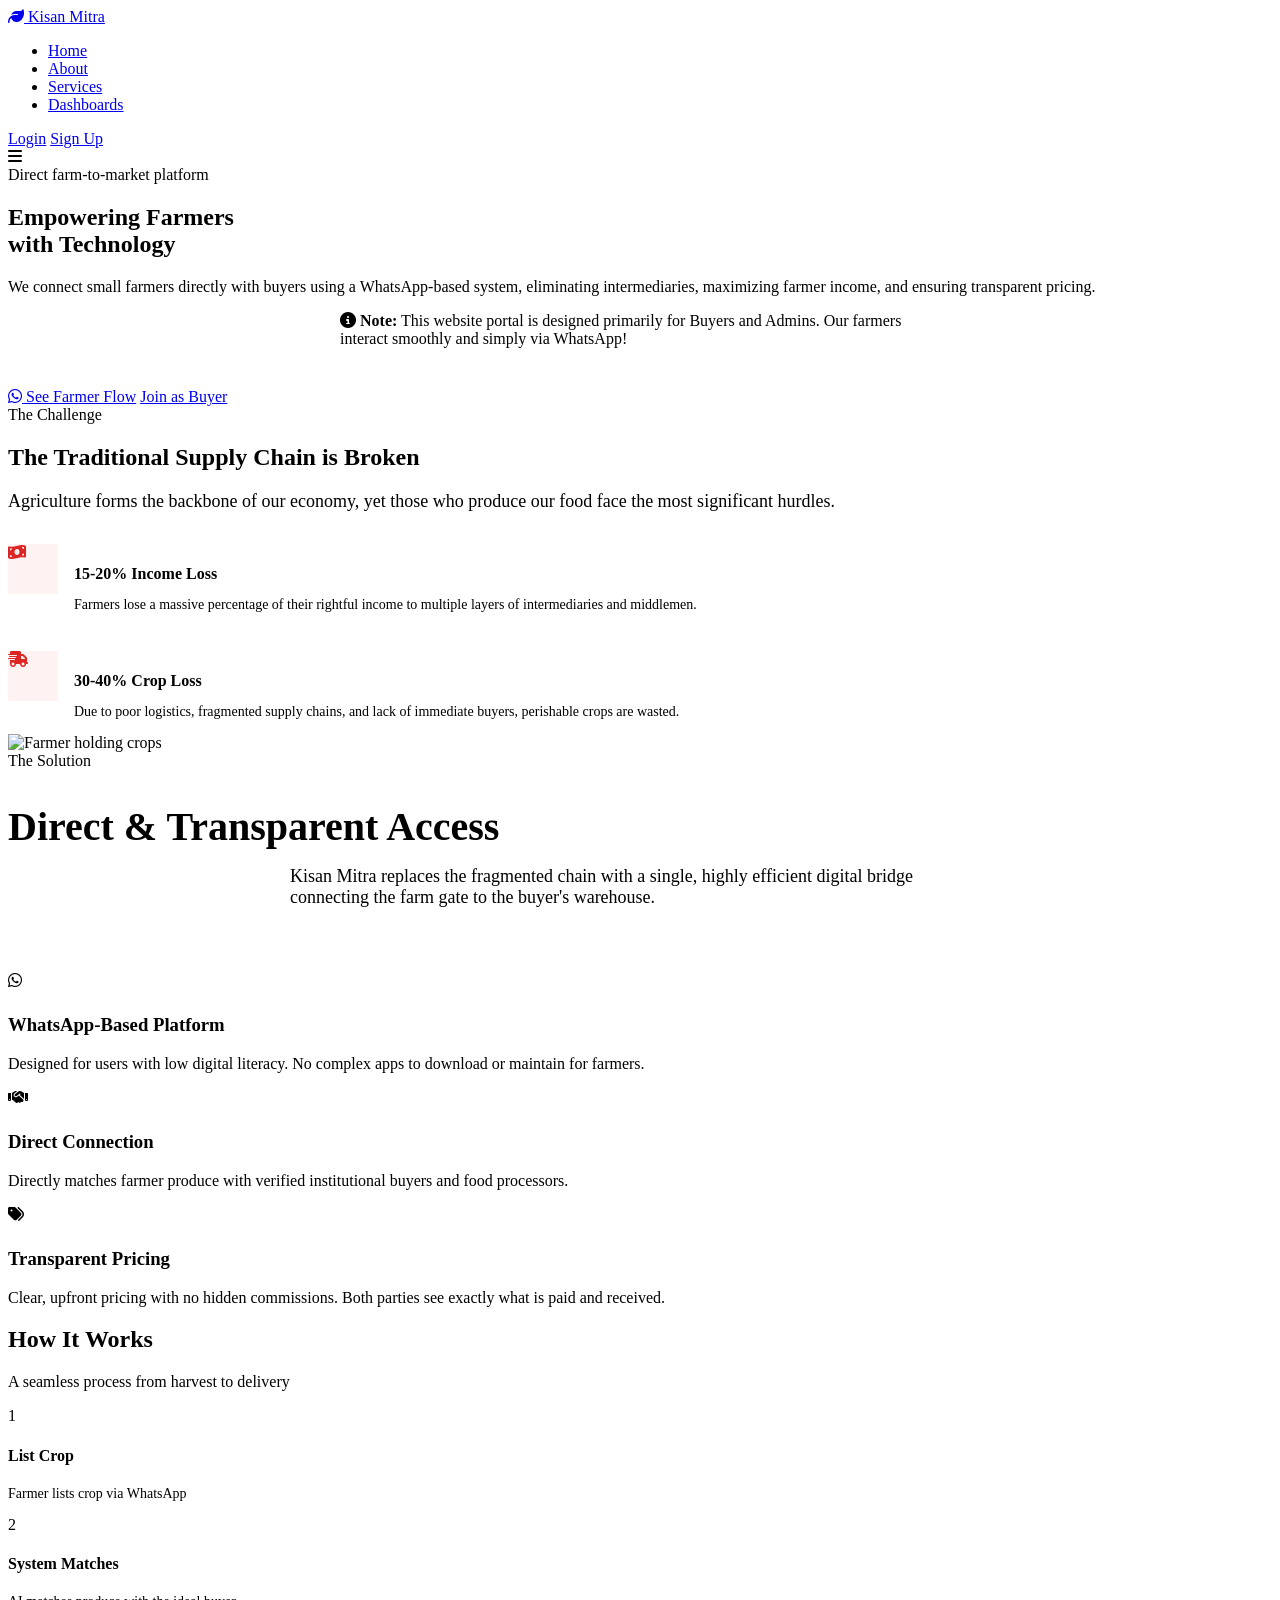
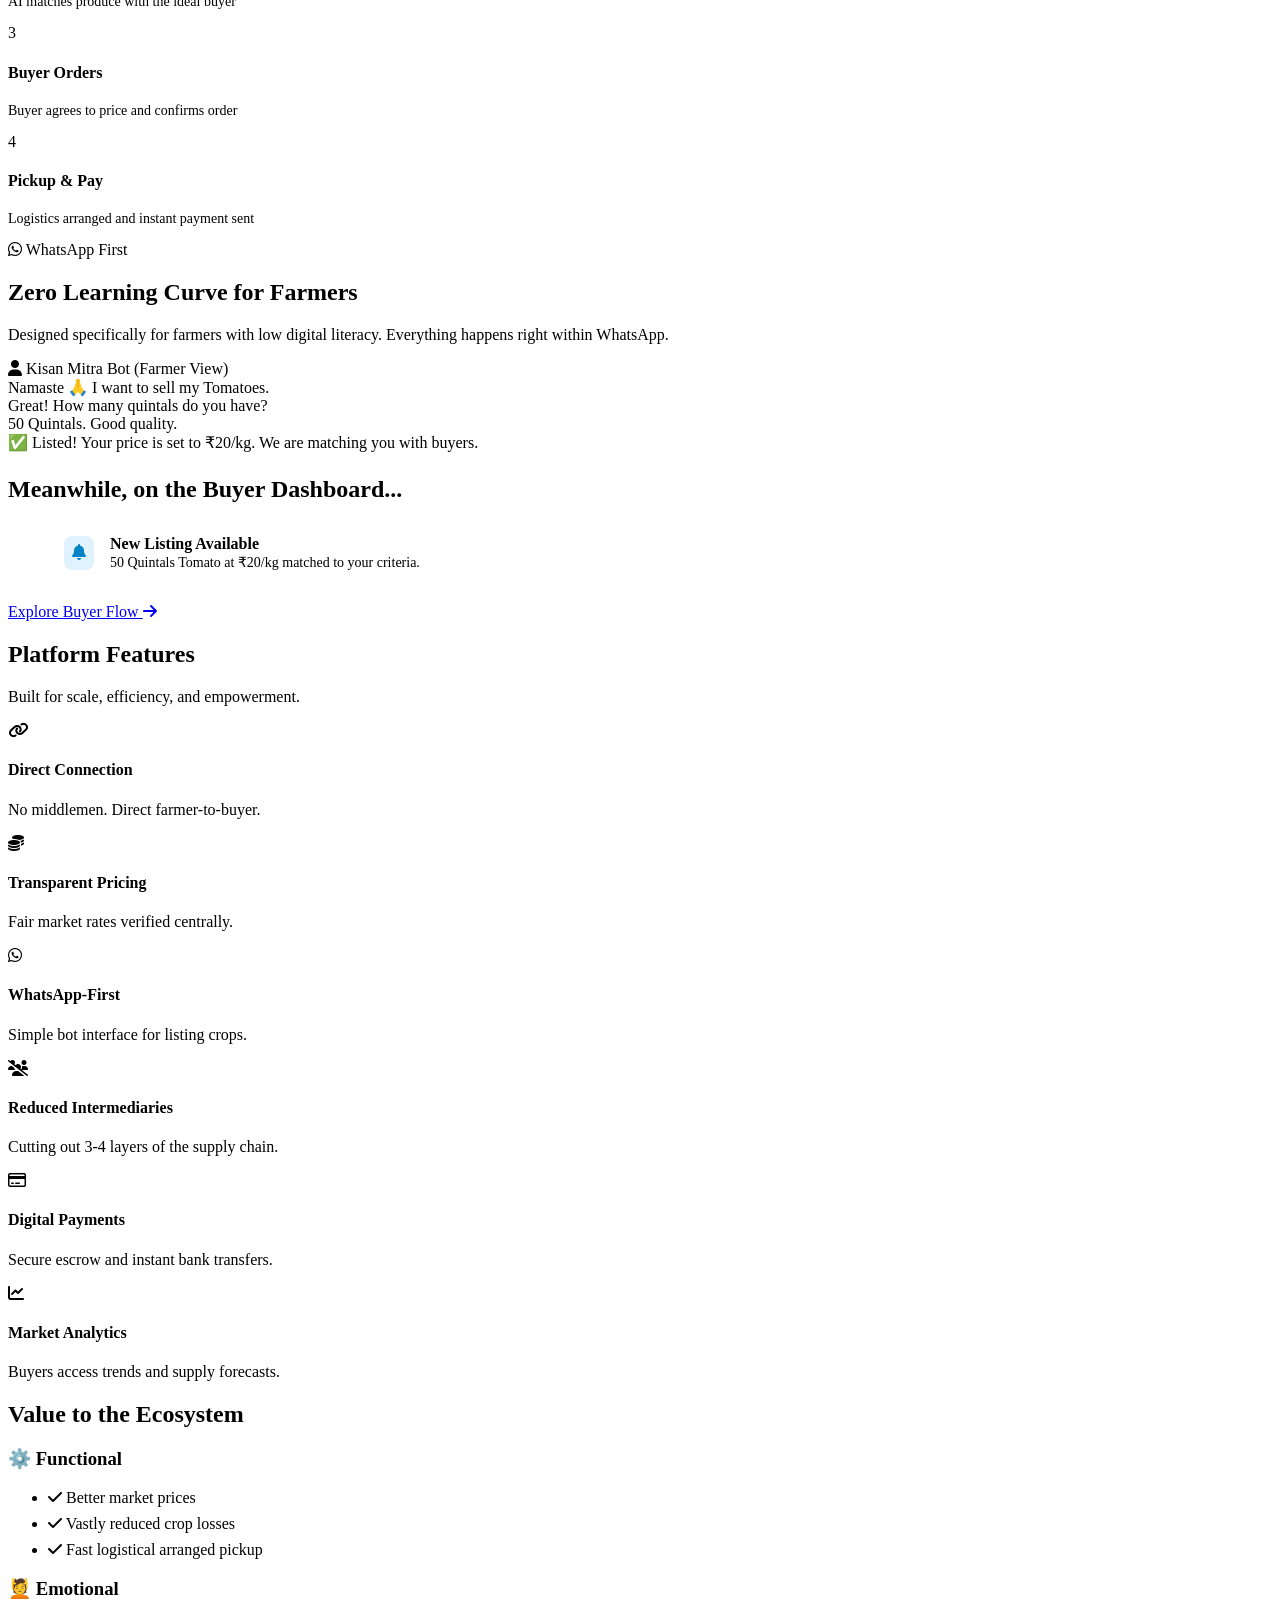
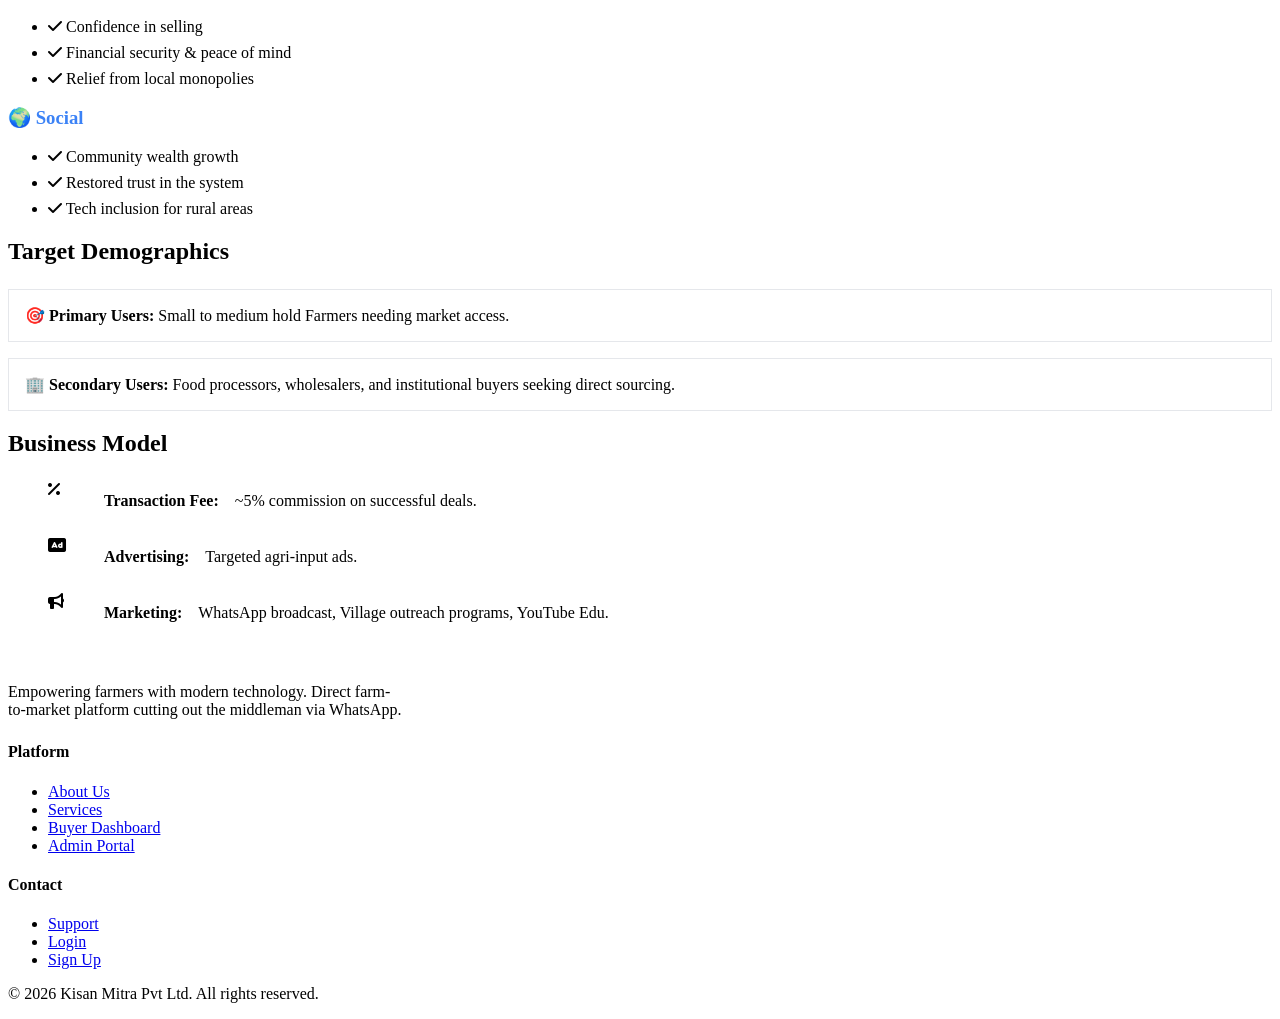
==== commit 3e988aaf: "Update index.html" ====
--- a/index.html
+++ b/index.html
@@ -9,7 +9,7 @@
     <!-- FontAwesome -->
     <link rel="stylesheet" href="https://cdnjs.cloudflare.com/ajax/libs/font-awesome/6.4.0/css/all.min.css">
     <!-- CSS -->
-    <link rel="stylesheet" href="style.css">
+    <link rel="stylesheet" href="css/style.css">
 </head>
 <body>
 
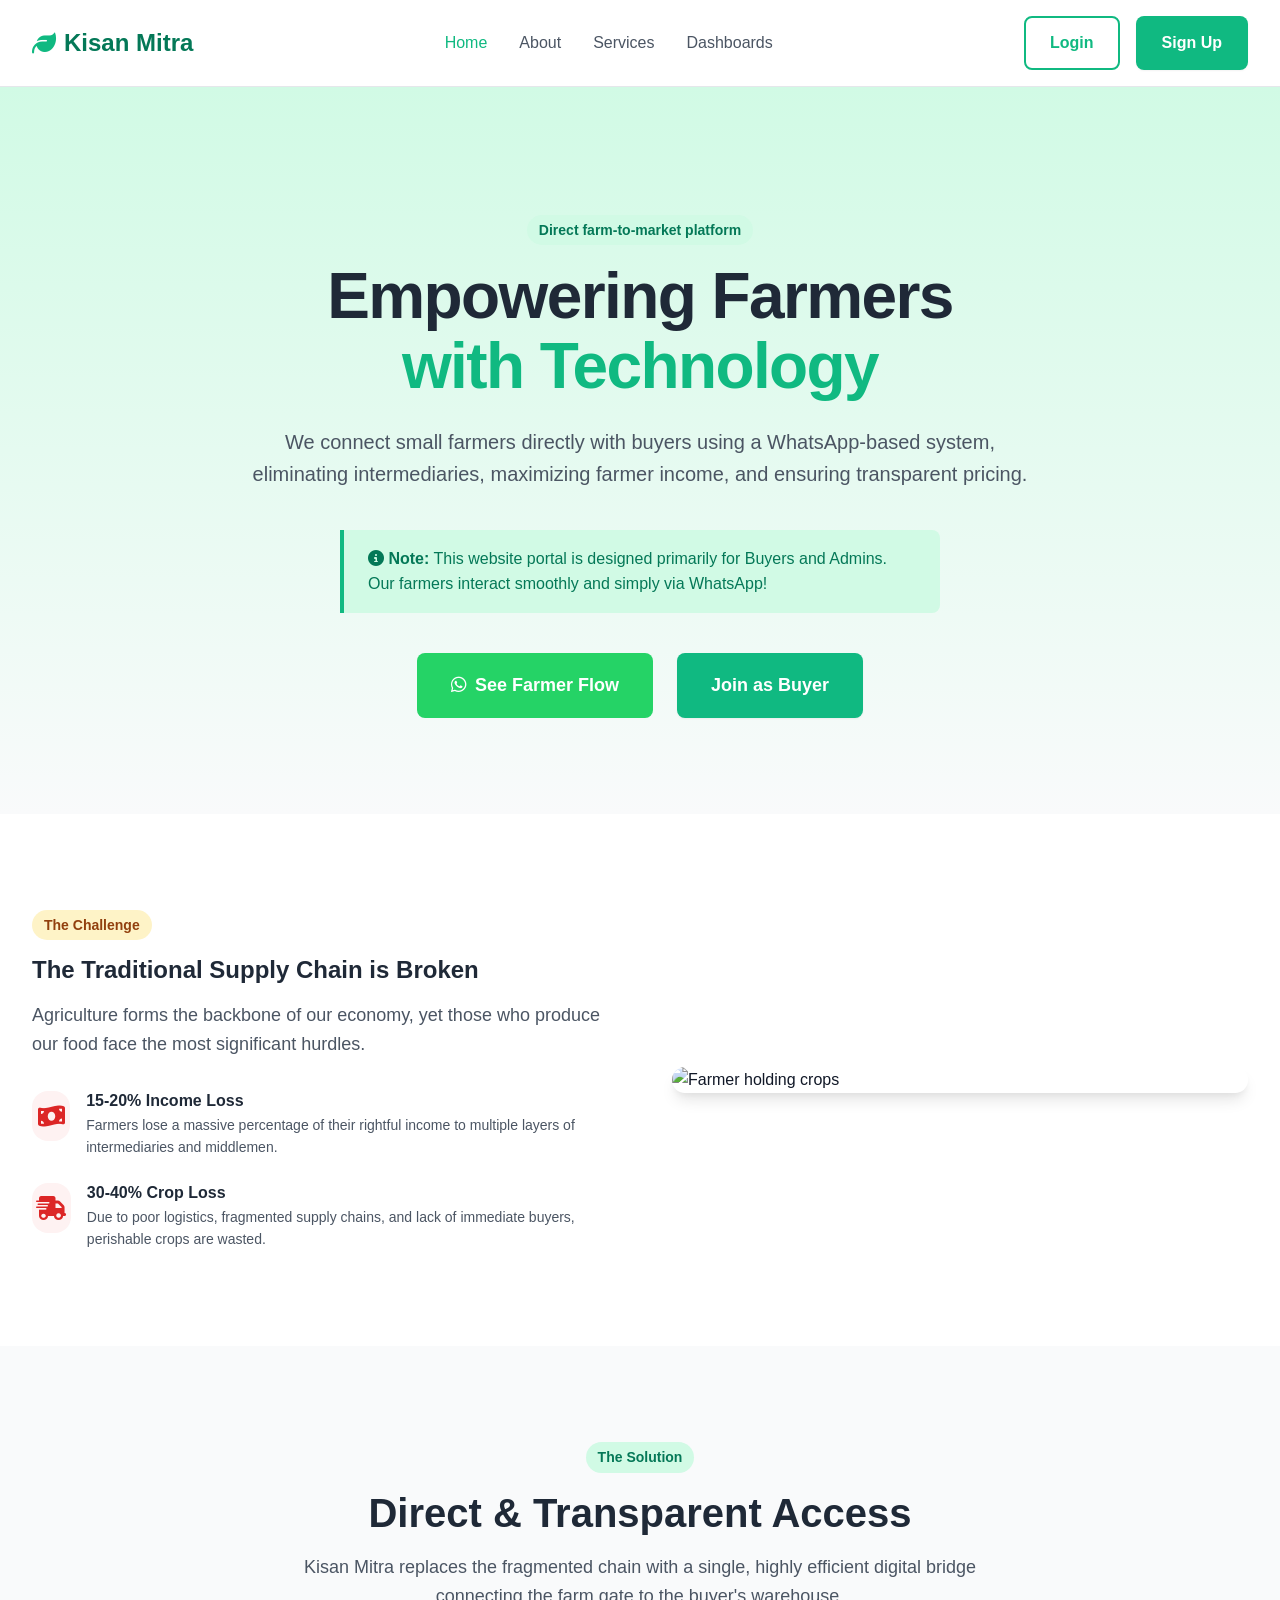
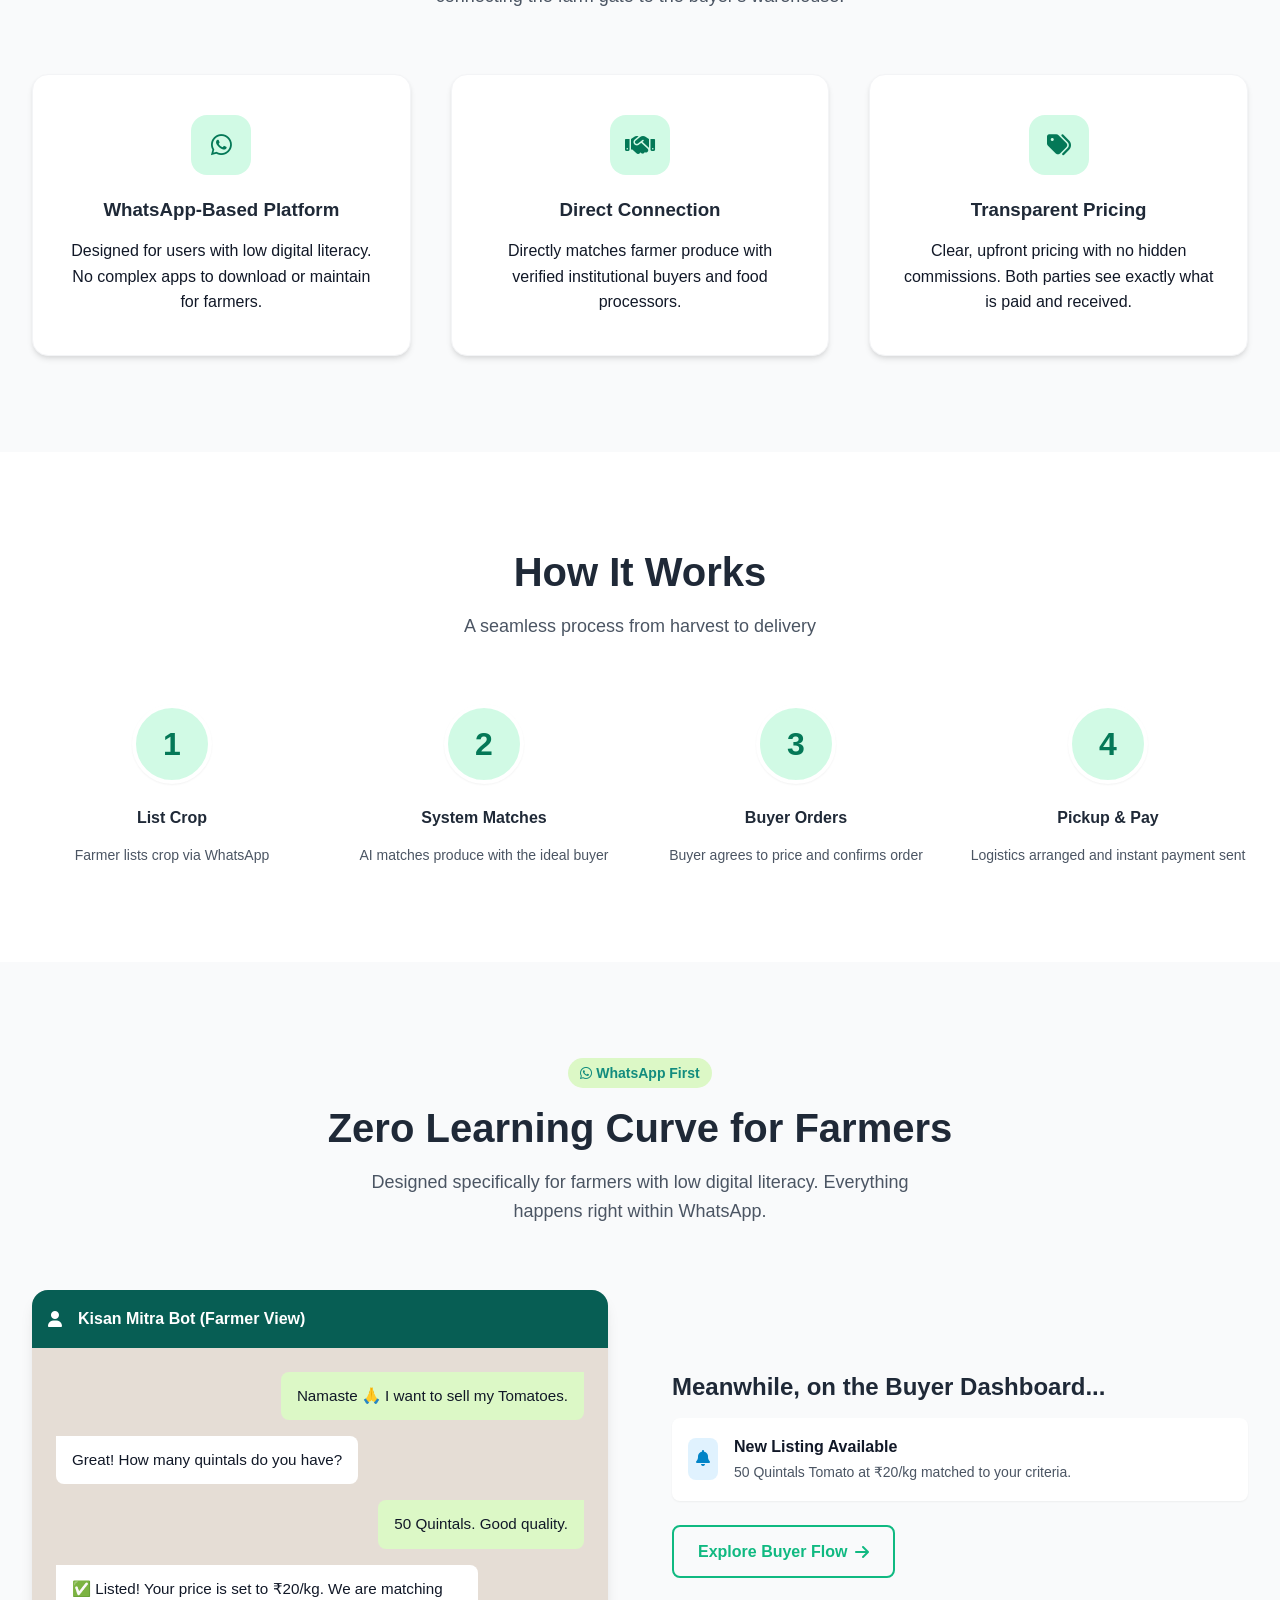
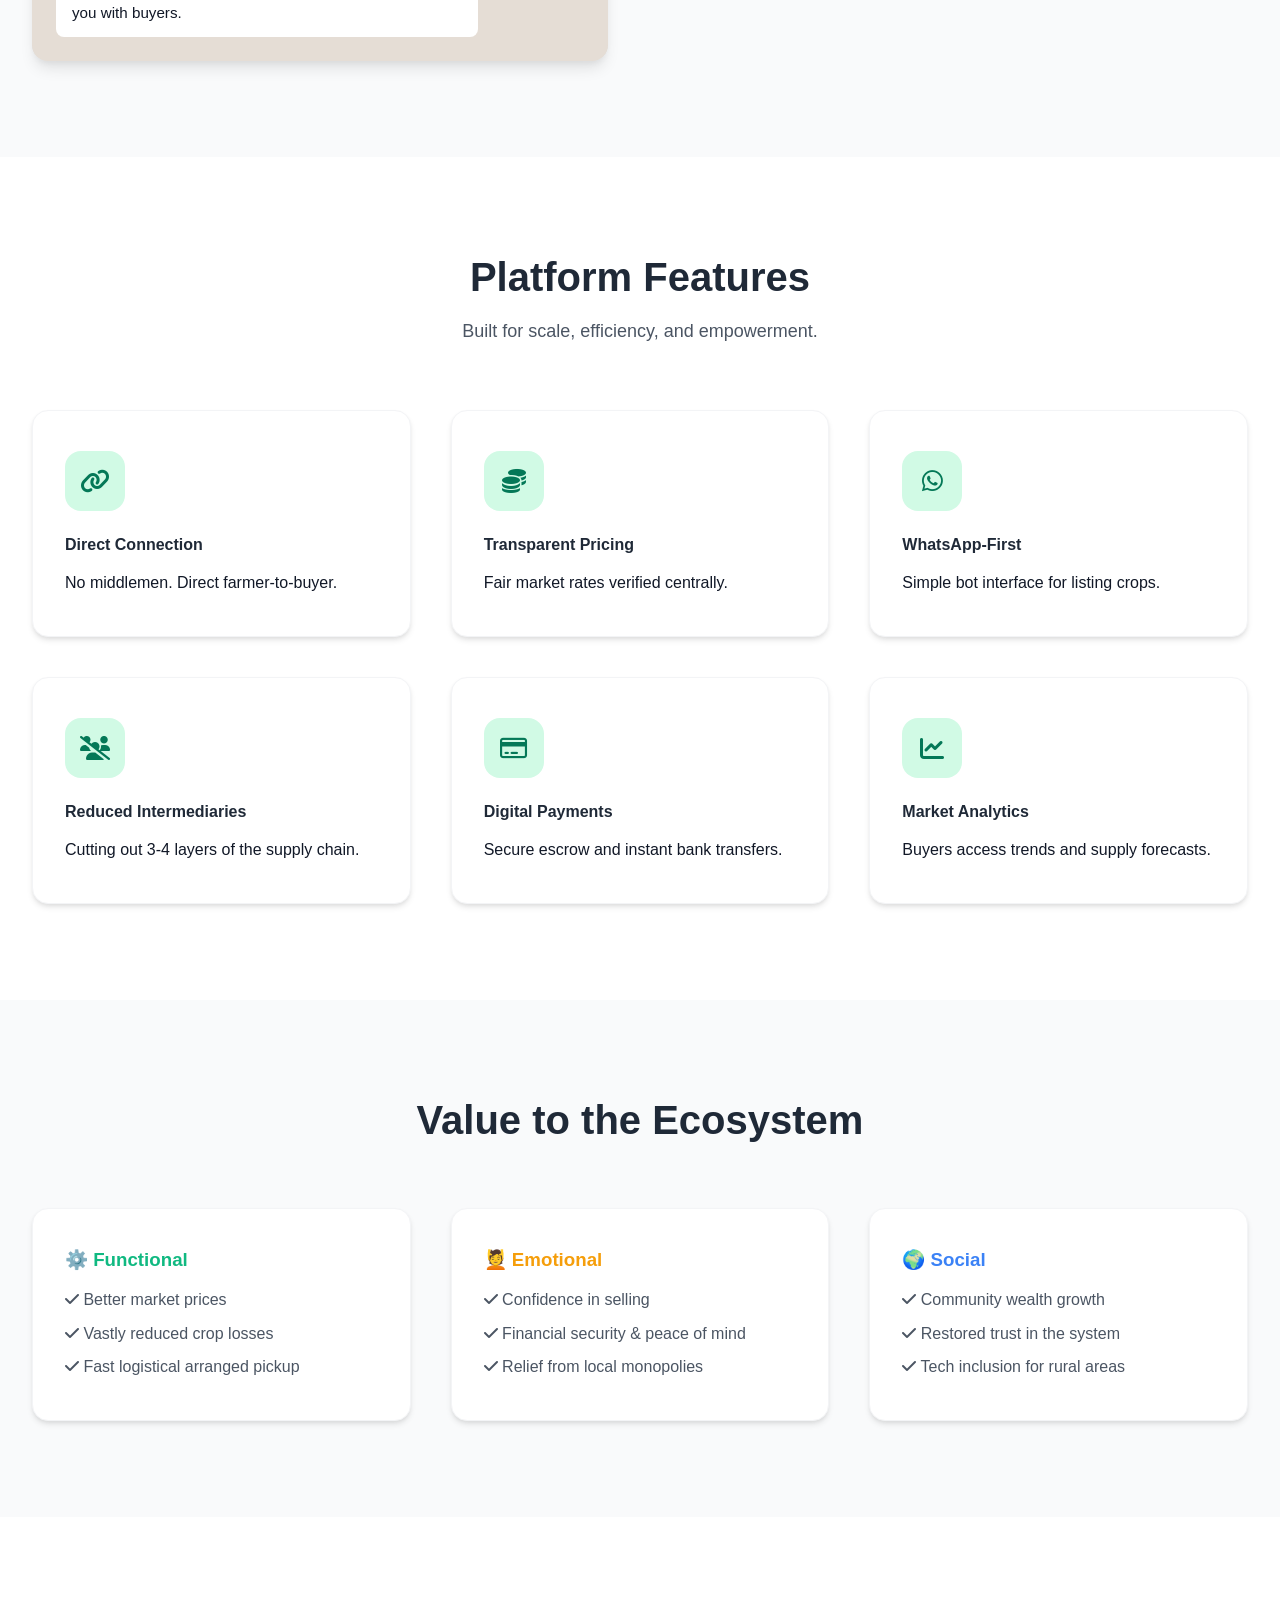
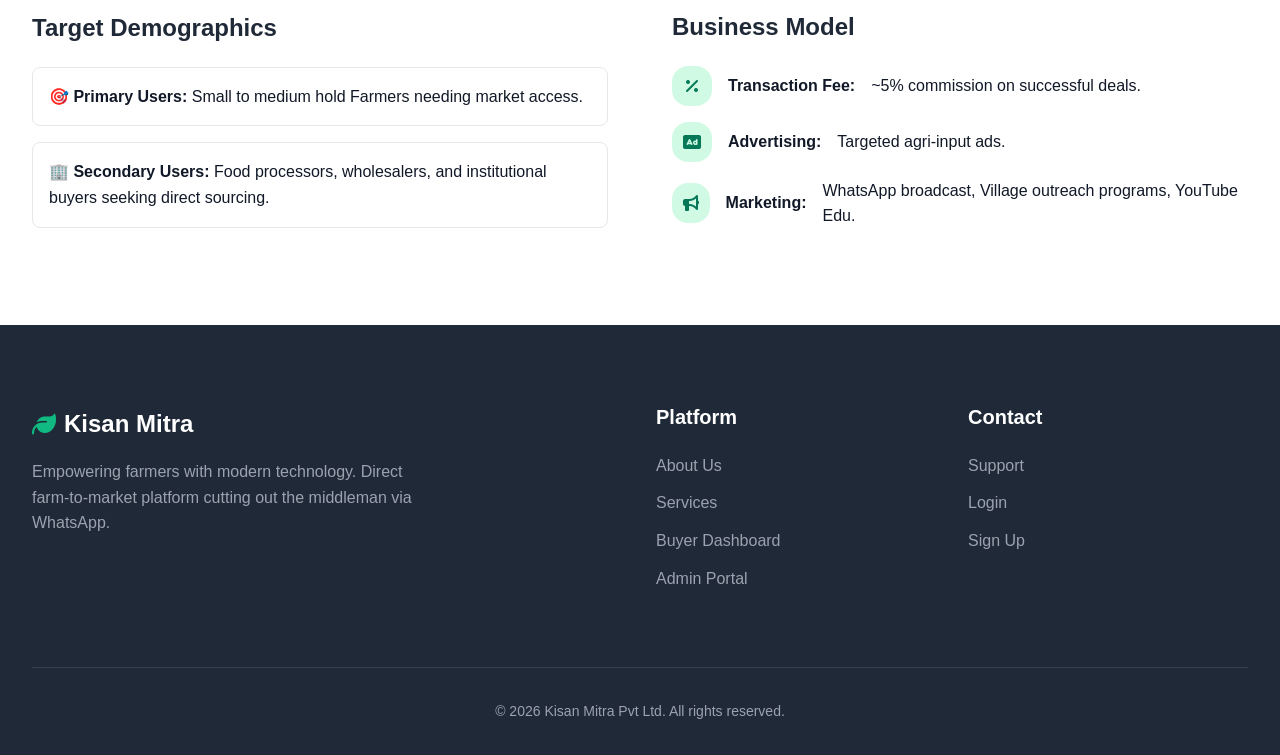
==== commit 6a855c7f: "Update index.html" ====
--- a/index.html
+++ b/index.html
@@ -9,7 +9,7 @@
     <!-- FontAwesome -->
     <link rel="stylesheet" href="https://cdnjs.cloudflare.com/ajax/libs/font-awesome/6.4.0/css/all.min.css">
     <!-- CSS -->
-    <link rel="stylesheet" href="css/style.css">
+    <link rel="stylesheet" href="style.css">
 </head>
 <body>
 
--- a/style.css
+++ b/style.css
@@ -0,0 +1,182 @@
+@import url('https://fonts.googleapis.com/css2?family=Inter:wght@300;400;500;600;700;800&display=swap');
+
+:root {
+    --primary: #10B981; /* Emerald green - modern SaaS typical */
+    --primary-dark: #047857;
+    --primary-light: #D1FAE5;
+    --secondary: #1F2937; /* Dark grayish blue */
+    --accent: #F59E0B; /* Warning/action orange */
+    --whatsapp: #25D366; /* WhatsApp green */
+    
+    --text-dark: #111827;
+    --text-muted: #4B5563;
+    --text-light: #9CA3AF;
+    
+    --bg-main: #F9FAFB;
+    --bg-white: #FFFFFF;
+    
+    --shadow-sm: 0 1px 2px 0 rgba(0, 0, 0, 0.05);
+    --shadow-md: 0 4px 6px -1px rgba(0, 0, 0, 0.1), 0 2px 4px -1px rgba(0, 0, 0, 0.06);
+    --shadow-lg: 0 10px 15px -3px rgba(0, 0, 0, 0.1), 0 4px 6px -2px rgba(0, 0, 0, 0.05);
+    
+    --radius-md: 0.5rem;
+    --radius-lg: 1rem;
+    --radius-xl: 1.5rem;
+    
+    --transition: all 0.3s cubic-bezier(0.4, 0, 0.2, 1);
+}
+
+* { margin: 0; padding: 0; box-sizing: border-box; }
+body { font-family: 'Inter', sans-serif; color: var(--text-dark); background-color: var(--bg-main); line-height: 1.6; font-size: 16px; overflow-x: hidden; }
+h1, h2, h3, h4, h5, h6 { color: var(--secondary); font-weight: 700; line-height: 1.2; margin-bottom: 1rem; }
+a { text-decoration: none; color: inherit; transition: var(--transition); }
+img { max-width: 100%; height: auto; display: block; }
+ul { list-style: none; }
+
+.container { max-width: 1280px; margin: 0 auto; padding: 0 2rem; }
+.text-center { text-align: center; }
+
+/* Buttons */
+.btn { display: inline-flex; align-items: center; justify-content: center; gap: 0.5rem; padding: 0.75rem 1.5rem; border-radius: var(--radius-md); font-weight: 600; cursor: pointer; transition: var(--transition); border: 2px solid transparent; }
+.btn-primary { background-color: var(--primary); color: var(--bg-white); box-shadow: var(--shadow-sm); }
+.btn-primary:hover { background-color: var(--primary-dark); box-shadow: var(--shadow-md); transform: translateY(-1px); }
+.btn-outline { background-color: transparent; border-color: var(--primary); color: var(--primary); }
+.btn-outline:hover { background-color: var(--primary-light); }
+.btn-whatsapp { background-color: var(--whatsapp); color: var(--bg-white); }
+.btn-whatsapp:hover { background-color: #1DA851; transform: translateY(-1px); box-shadow: var(--shadow-sm); }
+.btn-large { padding: 1rem 2rem; font-size: 1.125rem; }
+
+/* Navigation */
+.navbar { background: rgba(255, 255, 255, 0.95); backdrop-filter: blur(10px); position: sticky; top: 0; z-index: 1000; border-bottom: 1px solid #E5E7EB; padding: 1rem 0; transition: var(--transition); }
+.navbar .container { display: flex; justify-content: space-between; align-items: center; }
+.logo a { font-size: 1.5rem; font-weight: 800; color: var(--primary-dark); display: flex; align-items: center; gap: 0.5rem; }
+.logo i { color: var(--primary); }
+.nav-links { display: flex; gap: 2rem; }
+.nav-links a { font-weight: 500; color: var(--text-muted); }
+.nav-links a:hover, .nav-links a.active { color: var(--primary); }
+.nav-actions { display: flex; gap: 1rem; align-items: center; }
+.hamburger { display: none; font-size: 1.5rem; cursor: pointer; color: var(--secondary); }
+
+/* Layout Elements */
+.section { padding: 6rem 0; }
+.section-light { background-color: var(--bg-white); }
+.section-title { text-align: center; margin-bottom: 4rem; }
+.section-title h2 { font-size: 2.5rem; margin-bottom: 1rem; }
+.section-title p { color: var(--text-muted); font-size: 1.125rem; max-width: 600px; margin: 0 auto; }
+
+/* Grid Utilities */
+.grid-2 { display: grid; grid-template-columns: repeat(2, 1fr); gap: 4rem; align-items: center; }
+.grid-3 { display: grid; grid-template-columns: repeat(3, 1fr); gap: 2.5rem; }
+.grid-4 { display: grid; grid-template-columns: repeat(4, 1fr); gap: 2rem; }
+
+/* Badges & Tags */
+.badge { display: inline-block; padding: 0.25rem 0.75rem; border-radius: 999px; font-size: 0.875rem; font-weight: 600; margin-bottom: 1rem; }
+.badge-primary { background-color: var(--primary-light); color: var(--primary-dark); }
+.badge-secondary { background-color: #FEF3C7; color: #92400E; }
+.badge-WhatsApp { background-color: #DCF8C6; color: #128C7E; }
+
+/* Hero Section */
+.hero { padding: 8rem 0 6rem; background: linear-gradient(180deg, var(--primary-light) 0%, rgba(255,255,255,0) 100%); text-align: center; }
+.hero h1 { font-size: 4rem; font-weight: 800; color: var(--secondary); margin-bottom: 1.5rem; letter-spacing: -0.025em; line-height: 1.1; }
+.hero h1 span { color: var(--primary); }
+.hero p { font-size: 1.25rem; color: var(--text-muted); max-width: 800px; margin: 0 auto 2.5rem; }
+.hero-buttons { display: flex; justify-content: center; gap: 1.5rem; }
+
+/* Specialized Containers */
+.flow-container { background: var(--bg-white); border-radius: var(--radius-lg); padding: 3rem; box-shadow: var(--shadow-lg); border: 1px solid #E5E7EB; }
+.flow-step { display: flex; flex-direction: column; align-items: center; text-align: center; position: relative; }
+.flow-icon { width: 80px; height: 80px; background: var(--primary-light); color: var(--primary-dark); border-radius: 50%; display: flex; align-items: center; justify-content: center; font-size: 2rem; margin-bottom: 1.5rem; font-weight: 800; border: 4px solid var(--bg-white); box-shadow: var(--shadow-sm); z-index: 2; }
+.flow-step-line { position: absolute; top: 40px; left: 50%; width: 100%; height: 2px; background: #E5E7EB; z-index: 1; }
+.flow-step:last-child .flow-step-line { display: none; }
+
+/* WhatsApp Integration Flow */
+.whatsapp-terminal { background: #E5E5E5; border-radius: var(--radius-lg); overflow: hidden; box-shadow: var(--shadow-lg); font-family: -apple-system, BlinkMacSystemFont, "Segoe UI", Roboto, Helvetica, Arial, sans-serif; }
+.whatsapp-header { background: #075E54; padding: 1rem; color: white; display: flex; align-items: center; gap: 1rem; font-weight: 600; }
+.whatsapp-body { background: #E5DDD5; padding: 1.5rem; min-height: 300px; display: flex; flex-direction: column; gap: 1rem; }
+.msg { padding: 0.75rem 1rem; border-radius: 0.5rem; max-width: 80%; font-size: 0.95rem; }
+.msg-in { background: white; align-self: flex-start; border-top-left-radius: 0; }
+.msg-out { background: #DCF8C6; align-self: flex-end; border-top-right-radius: 0; }
+
+/* Cards */
+.card { background: var(--bg-white); border-radius: var(--radius-lg); padding: 2.5rem 2rem; box-shadow: var(--shadow-md); transition: var(--transition); border: 1px solid #F3F4F6; }
+.card:hover { transform: translateY(-5px); box-shadow: var(--shadow-lg); border-color: var(--primary-light); }
+.card-icon { width: 60px; height: 60px; background: var(--primary-light); color: var(--primary-dark); border-radius: 1rem; display: flex; align-items: center; justify-content: center; font-size: 1.5rem; margin-bottom: 1.5rem; }
+
+/* Dashboard UI Layout */
+.dashboard-layout { display: flex; min-height: 100vh; background: var(--bg-main); flex-direction: row; }
+.sidebar { width: 280px; background: var(--bg-white); border-right: 1px solid #E5E7EB; position: fixed; height: 100vh; padding: 2rem 1.5rem; overflow-y: auto; }
+.sidebar-logo { padding-bottom: 2rem; border-bottom: 1px solid #E5E7EB; margin-bottom: 2rem; }
+.sidebar-menu li { margin-bottom: 0.5rem; }
+.sidebar-menu a { display: flex; align-items: center; gap: 1rem; padding: 0.75rem 1rem; border-radius: var(--radius-md); color: var(--text-muted); font-weight: 500; }
+.sidebar-menu a:hover, .sidebar-menu a.active { background: var(--primary-light); color: var(--primary-dark); }
+.main-content { margin-left: 280px; flex: 1; padding: 2rem 3rem; }
+.dashboard-header { display: flex; justify-content: space-between; align-items: center; margin-bottom: 2rem; background: var(--bg-white); padding: 1.5rem 2rem; border-radius: var(--radius-lg); box-shadow: var(--shadow-sm); }
+.stat-cards { display: grid; grid-template-columns: repeat(4, 1fr); gap: 1.5rem; margin-bottom: 2rem; }
+.stat-card { background: var(--bg-white); padding: 1.5rem; border-radius: var(--radius-lg); box-shadow: var(--shadow-sm); border: 1px solid #F3F4F6; }
+.stat-title { color: var(--text-muted); font-size: 0.875rem; margin-bottom: 0.5rem; font-weight: 600; text-transform: uppercase; letter-spacing: 0.05em; }
+.stat-value { font-size: 2rem; font-weight: 700; color: var(--secondary); margin-bottom: 0.5rem; }
+.stat-change { font-size: 0.875rem; color: var(--primary); display: flex; align-items: center; gap: 0.25rem; font-weight: 500; }
+
+.table-container { background: var(--bg-white); border-radius: var(--radius-lg); box-shadow: var(--shadow-sm); overflow: hidden; border: 1px solid #E5E7EB; margin-bottom: 2rem; }
+.table-header { padding: 1.5rem; border-bottom: 1px solid #E5E7EB; display: flex; justify-content: space-between; align-items: center; }
+table { width: 100%; border-collapse: collapse; }
+th, td { padding: 1.25rem 1.5rem; text-align: left; border-bottom: 1px solid #E5E7EB; }
+th { background: #F9FAFB; font-weight: 600; color: var(--text-muted); text-transform: uppercase; font-size: 0.75rem; letter-spacing: 0.05em; }
+tr:hover td { background: #F9FAFB; }
+.status-pill { padding: 0.25rem 0.75rem; border-radius: 999px; font-size: 0.875rem; font-weight: 500; }
+.status-success { background: #D1FAE5; color: #065F46; }
+.status-pending { background: #FEF3C7; color: #92400E; }
+
+/* Filter Bar */
+.filter-bar { display: flex; gap: 1rem; padding: 1rem 1.5rem; background: var(--bg-white); border-bottom: 1px solid #E5E7EB; }
+.filter-input { padding: 0.5rem 1rem; border: 1px solid #D1D5DB; border-radius: var(--radius-md); font-family: inherit; }
+
+/* Footer */
+footer { background: var(--secondary); color: white; padding: 5rem 0 2rem; }
+.footer-grid { margin-bottom: 4rem; }
+.footer-title { color: white; font-weight: 700; margin-bottom: 1.5rem; font-size: 1.25rem; }
+.footer-col ul li { margin-bottom: 0.75rem; }
+.footer-col ul li a { color: var(--text-light); }
+.footer-col ul li a:hover { color: white; }
+.footer-bottom { border-top: 1px solid rgba(255,255,255,0.1); padding-top: 2rem; text-align: center; color: var(--text-light); font-size: 0.875rem; }
+
+/* Forms */
+.form-container { background: var(--bg-white); padding: 3rem; border-radius: var(--radius-lg); box-shadow: var(--shadow-lg); width: 100%; max-width: 480px; margin: 0 auto; border: 1px solid #F3F4F6; }
+.form-group { margin-bottom: 1.5rem; }
+.form-group label { display: block; margin-bottom: 0.5rem; font-weight: 500; color: var(--secondary); }
+.form-group input, .form-group textarea { width: 100%; padding: 0.875rem; border: 1px solid #D1D5DB; border-radius: var(--radius-md); font-family: inherit; transition: var(--transition); background: #F9FAFB; }
+.form-group input:focus, .form-group textarea:focus { outline: none; border-color: var(--primary); box-shadow: 0 0 0 3px var(--primary-light); background: white; }
+
+/* Notice Box */
+.notice-box { background: var(--primary-light); border-left: 4px solid var(--primary); padding: 1rem 1.5rem; border-radius: 0 var(--radius-md) var(--radius-md) 0; margin: 2rem 0; font-weight: 500; color: var(--primary-dark); }
+
+/* Animations */
+.fade-up { opacity: 0; transform: translateY(30px); transition: opacity 0.8s cubic-bezier(0.4, 0, 0.2, 1), transform 0.8s cubic-bezier(0.4, 0, 0.2, 1); }
+.fade-up.visible { opacity: 1; transform: translateY(0); }
+
+/* Mobile Menu Class */
+.nav-active { display: flex !important; flex-direction: column; position: absolute; top: 100%; left: 0; width: 100%; background: var(--bg-white); padding: 2rem; box-shadow: var(--shadow-md); border-top: 1px solid #E5E7EB; }
+
+/* Responsiveness */
+@media (max-width: 1024px) {
+    .grid-4 { grid-template-columns: repeat(2, 1fr); }
+    .grid-3 { grid-template-columns: repeat(2, 1fr); }
+    .hero h1 { font-size: 3rem; }
+    .stat-cards { grid-template-columns: repeat(2, 1fr); }
+}
+
+@media (max-width: 768px) {
+    .grid-2, .grid-3, .grid-4 { grid-template-columns: 1fr; }
+    .navbar .nav-links, .navbar .nav-actions { display: none; }
+    .hamburger { display: block; }
+    .hero { padding: 6rem 0 4rem; }
+    .hero h1 { font-size: 2.5rem; }
+    .flow-step-line { display: none; }
+    .flow-step { margin-bottom: 2rem; }
+    
+    /* Dashboard logic */
+    .dashboard-layout { flex-direction: column; }
+    .sidebar { width: 100%; height: auto; position: relative; border-right: none; border-bottom: 1px solid #E5E7EB; padding: 1rem; }
+    .main-content { margin-left: 0; padding: 1rem; }
+    .stat-cards { grid-template-columns: 1fr; }
+}
